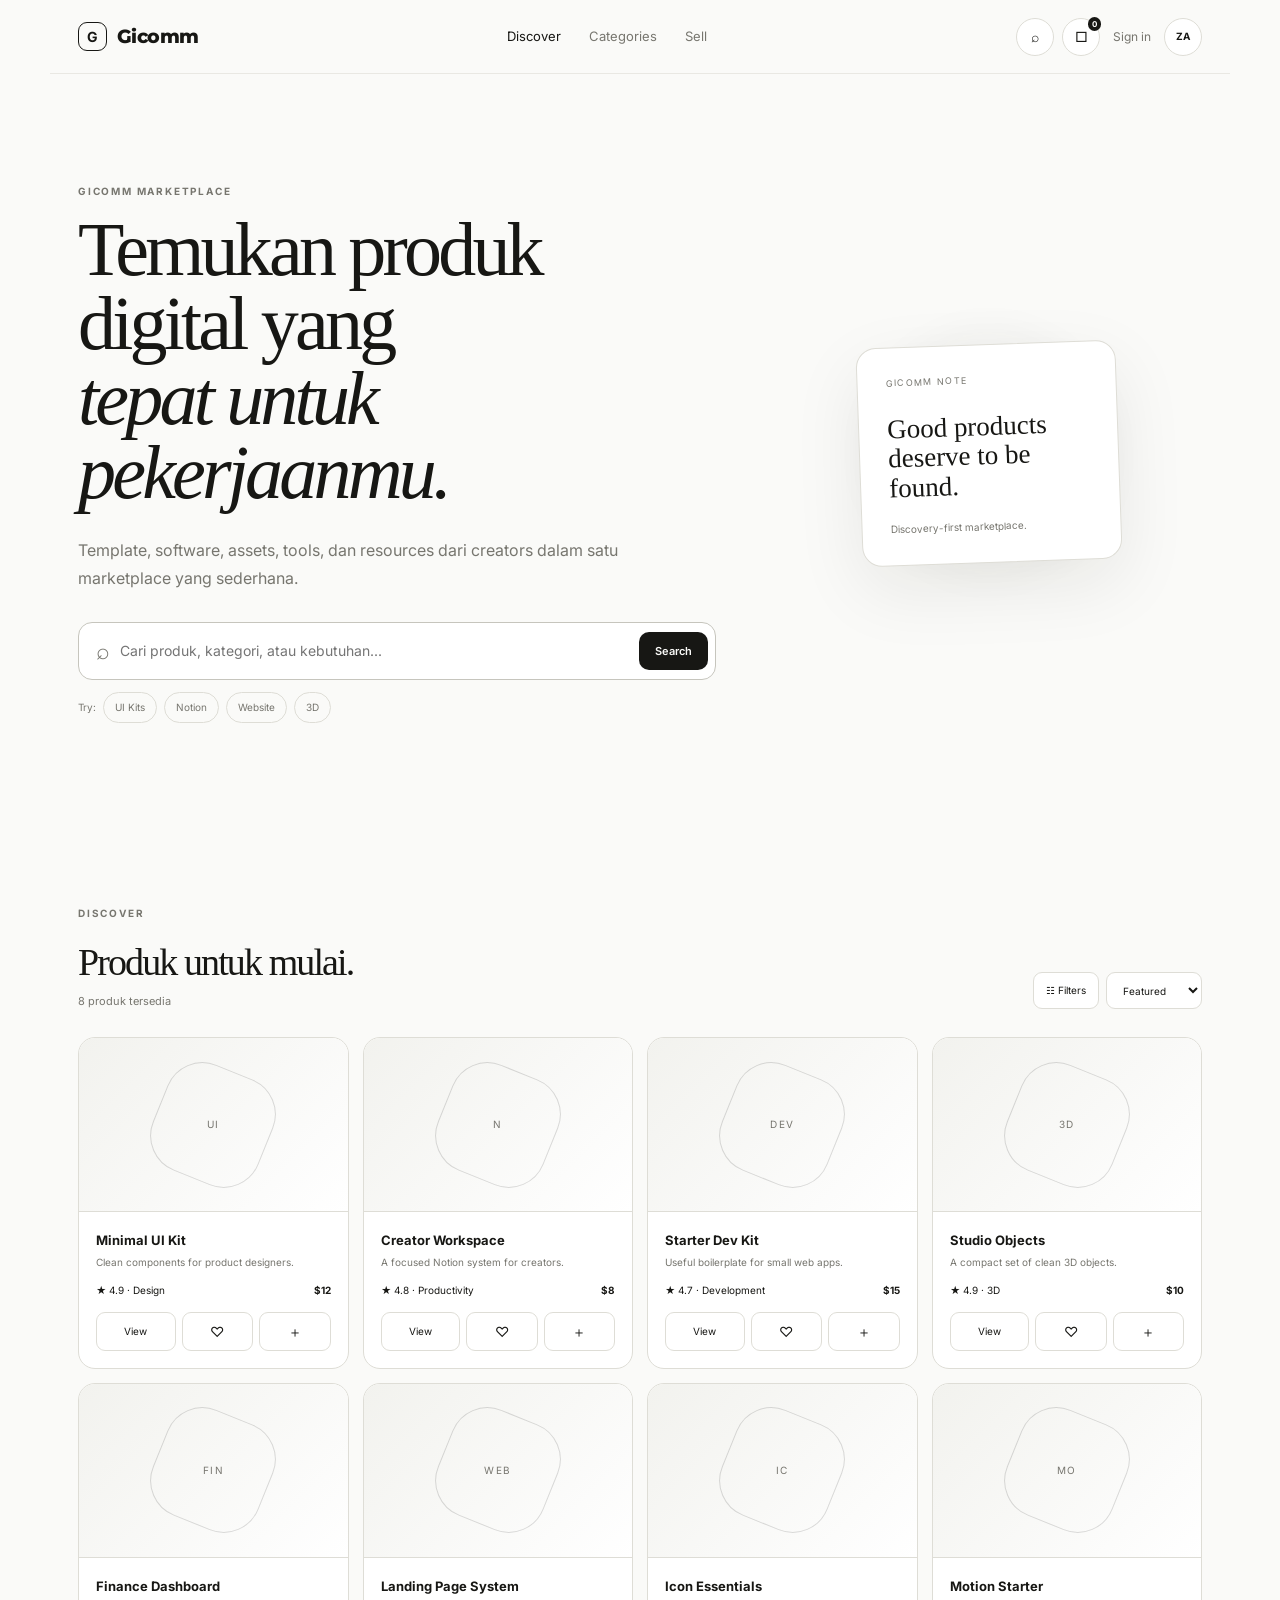
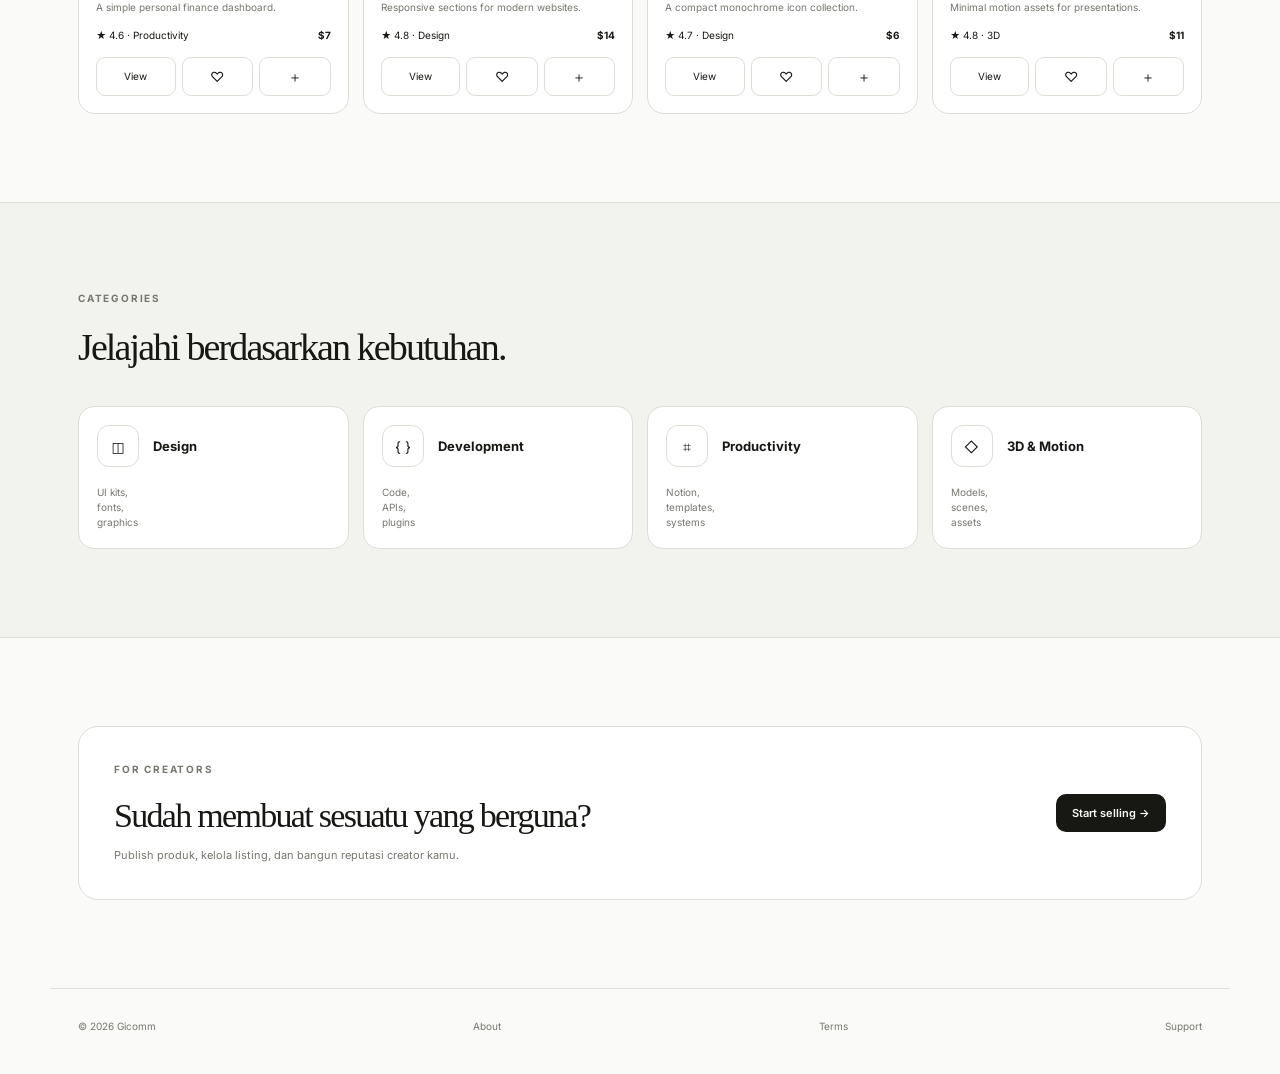
==== index.html @ e715b684 "vercel and readme upgrade" ====
<!DOCTYPE html>
<html lang="id">
 <head>
  <meta charset="utf-8"/>
  <meta content="width=device-width,initial-scale=1" name="viewport"/>
  <title>
   Gicomm &mdash; Digital Marketplace
  </title>
  <link href="https://fonts.googleapis.com" rel="preconnect"/>
  <link crossorigin="" href="https://fonts.gstatic.com" rel="preconnect"/>
  <link href="https://fonts.googleapis.com/css2?family=Inter:wght@400;500;600;700&amp;family=Montserrat:wght@700;800&amp;display=swap" rel="stylesheet"/>
  <link href="css/style.css" rel="stylesheet"/>
 </head>
 <body>
  <header class="header">
   <a class="brand" href="index.html">
    <span class="brand-mark">
     G
    </span>
    Gicomm
   </a>
   <nav>
    <a class="active" href="#discover">
     Discover
    </a>
    <a href="#categories">
     Categories
    </a>
    <a href="#sell">
     Sell
    </a>
   </nav>
   <div class="actions">
    <button class="round" id="focusSearch">
     &telrec;
    </button>
    <button type="button" class="round cart" id="openCart" aria-label="Open cart">
     &square;
     <b id="cartCount">
      0
     </b>
    </button>
    <a class="signin" href="login.html">
     Sign in
    </a>
    <a class="avatar" href="dashboard.html">
     ZA
    </a>
   </div>
  </header>
  <main>
   <section class="hero">
    <div>
     <p class="eyebrow">
      GICOMM MARKETPLACE
     </p>
     <h1>
      Temukan produk digital yang
      <br/>
      <em>
       tepat untuk pekerjaanmu.
      </em>
     </h1>
     <p class="lead">
      Template, software, assets, tools, dan resources dari creators dalam satu marketplace yang sederhana.
     </p>
     <div class="searchbox">
      <span>
       &telrec;
      </span>
      <input id="search" placeholder="Cari produk, kategori, atau kebutuhan..."/>
      <button id="searchBtn">
       Search
      </button>
     </div>
     <div class="suggestions">
      <span>
       Try:
      </span>
      <button data-search="UI">
       UI Kits
      </button>
      <button data-search="Notion">
       Notion
      </button>
      <button data-search="website">
       Website
      </button>
      <button data-search="3D">
       3D
      </button>
     </div>
    </div>
    <div class="hero-side">
     <div class="hero-note">
      <small>
       GICOMM NOTE
      </small>
      <strong>
       Good products deserve to be found.
      </strong>
      <span>
       Discovery-first marketplace.
      </span>
     </div>
    </div>
   </section>
   <section class="section" id="discover">
    <div class="head">
     <div>
      <p class="eyebrow">
       DISCOVER
      </p>
      <h2>
       Produk untuk mulai.
      </h2>
      <p class="muted" id="resultText">
       8 produk tersedia
      </p>
     </div>
     <div class="toolbar">
      <button class="secondary" id="filterToggle">
       ☷ Filters
      </button>
      <select id="sort">
       <option value="featured">
        Featured
       </option>
       <option value="rating">
        Top rated
       </option>
       <option value="low">
        Price: low
       </option>
       <option value="high">
        Price: high
       </option>
       <option value="new">
        Newest
       </option>
      </select>
     </div>
    </div>
    <div class="filters" id="filters">
     <div>
      <label>
       Category
      </label>
      <div class="chips">
       <button class="selected" data-cat="All">
        All
       </button>
       <button data-cat="Design">
        Design
       </button>
       <button data-cat="Development">
        Development
       </button>
       <button data-cat="Productivity">
        Productivity
       </button>
       <button data-cat="3D">
        3D
       </button>
      </div>
     </div>
     <div>
      <label>
       Price
      </label>
      <div class="chips">
       <button class="selected" data-price="all">
        Any
       </button>
       <button data-price="free">
        Free
       </button>
       <button data-price="10">
        Under $10
       </button>
       <button data-price="20">
        Under $20
       </button>
      </div>
     </div>
     <div>
      <label>
       Format
      </label>
      <div class="chips">
       <button class="selected" data-format="all">
        Any
       </button>
       <button data-format="Figma">
        Figma
       </button>
       <button data-format="Notion">
        Notion
       </button>
       <button data-format="Code">
        Code
       </button>
       <button data-format="Blender">
        Blender
       </button>
      </div>
     </div>
    </div>
    <div class="grid" id="grid">
    </div>
    <div class="empty" hidden="" id="empty">
     <h3>
      Tidak ada yang cocok.
     </h3>
     <p>
      Coba longgarkan filter atau gunakan pencarian lain.
     </p>
     <button class="secondary" id="reset">
      Reset filters
     </button>
    </div>
   </section>
   <section class="section band" id="categories">
    <div class="head">
     <div>
      <p class="eyebrow">
       CATEGORIES
      </p>
      <h2>
       Jelajahi berdasarkan kebutuhan.
      </h2>
     </div>
    </div>
    <div class="cat-grid">
     <button data-category="Design">
      <span>
       ◫
      </span>
      <b>
       Design
      </b>
      <small>
       UI kits, fonts, graphics
      </small>
     </button>
     <button data-category="Development">
      <span>
       { }
      </span>
      <b>
       Development
      </b>
      <small>
       Code, APIs, plugins
      </small>
     </button>
     <button data-category="Productivity">
      <span>
       ⌗
      </span>
      <b>
       Productivity
      </b>
      <small>
       Notion, templates, systems
      </small>
     </button>
     <button data-category="3D">
      <span>
       ◇
      </span>
      <b>
       3D &amp; Motion
      </b>
      <small>
       Models, scenes, assets
      </small>
     </button>
    </div>
   </section>
   <section class="section" id="sell">
    <div class="sell">
     <div>
      <p class="eyebrow">
       FOR CREATORS
      </p>
      <h2>
       Sudah membuat sesuatu yang berguna?
      </h2>
      <p class="muted">
       Publish produk, kelola listing, dan bangun reputasi creator kamu.
      </p>
     </div>
     <a class="primary" href="login.html?mode=creator">
      Start selling &rarr;
     </a>
    </div>
   </section>
  </main>
  <footer class="footer">
   <span>
    &copy; 2026 Gicomm
   </span>
   <a href="#">
    About
   </a>
   <a href="#">
    Terms
   </a>
   <a href="#">
    Support
   </a>
  </footer>
  <div class="toast" id="toast">
  </div>
  <div class="backdrop" id="backdrop">
  </div>
  <aside class="drawer" id="drawer">
   <div class="drawer-head">
    <div>
     <p class="eyebrow">
      YOUR CART
     </p>
     <h3>
      Bag
     </h3>
    </div>
    <button type="button" class="close" id="closeCart" aria-label="Close cart">
     &times;
    </button>
   </div>
   <div class="cart-items" id="cartItems">
   </div>
   <div class="cart-foot">
    <div>
     <span>
      Total
     </span>
     <strong id="total">
      $0
     </strong>
    </div>
    <button class="primary wide" id="checkout">
     Continue to checkout
    </button>
   </div>
  </aside>
  <div class="modal-wrap" id="modalWrap">
   <div class="modal" id="modal">
   </div>
  </div>
  <script src="js/pages/marketplace.js" type="module">
  </script>
 </body>
</html>
---- css/style.css ----
* {
  box-sizing:border-box;
}
html {
  scroll-behavior:smooth;
}
:root {
  --bg:#fafaf8;
  --surface:#fff;
  --band:#f2f2ee;
  --text:#171714;
  --muted:#77766f;
  --line:#deddd6;
  --strong:#c6c5bd;
  --accent:#171714;
  --max:1180px;
  --shadow:0 24px 70px rgba(20,20,16,.08);
}
body {
  margin:0;
  background:var(--bg);
  color:var(--text);
  font:14px/1.5 Inter,system-ui,sans-serif;
}
body.dark {
  --bg:#111110;
  --surface:#191918;
  --band:#222220;
  --text:#f2f2ee;
  --muted:#a9a8a1;
  --line:#363632;
  --strong:#4a4a45;
  --accent:#f2f2ee;
  --shadow:0 28px 75px rgba(0,0,0,.35);
}
a {
  text-decoration:none;
  color:inherit;
}
button,input,select {
  font:inherit;
}
button {
  cursor:pointer;
}
.header,.dash-header {
  height:74px;
  max-width:var(--max);
  margin:auto;
  padding:0 28px;
  display:flex;
  align-items:center;
  justify-content:space-between;
  position:sticky;
  top:0;
  z-index:20;
  background:color-mix(in srgb,var(--bg) 92%,transparent);
  backdrop-filter:blur(16px);
  border-bottom:1px solid color-mix(in srgb,var(--line) 60%,transparent);
}
.brand {
  display:flex;
  align-items:center;
  gap:10px;
  font:800 19px Montserrat,sans-serif;
  letter-spacing:-.03em;
}
.brand-mark {
  width:29px;
  height:29px;
  border:1.6px solid var(--text);
  border-radius:9px;
  display:grid;
  place-items:center;
  font:700 14px Inter;
}
.header nav {
  display:flex;
  gap:28px;
  color:var(--muted);
  font-size:13px;
}
.header nav a:hover,.header nav .active {
  color:var(--text);
}
.actions {
  display:flex;
  align-items:center;
  gap:8px;
}
.actions>a:first-child {
  font-size:11px;
  color:var(--muted);
  margin-right:10px;
}
.round,.avatar {
  width:38px;
  height:38px;
  border:1px solid var(--line);
  background:var(--surface);
  color:var(--text);
  border-radius:50%;
}
.avatar {
  display:grid;
  place-items:center;
  font-size:10px;
  font-weight:700;
}
.cart {
  position:relative;
}
.cart b {
  position:absolute;
  right:-2px;
  top:-2px;
  background:var(--text);
  color:var(--bg);
  font-size:8px;
  border-radius:99px;
  padding:1px 4px;
}
.signin {
  font-size:12px;
  color:var(--muted);
  margin:0 5px;
}
.hero {
  max-width:var(--max);
  margin:auto;
  min-height:640px;
  padding:110px 28px 95px;
  display:grid;
  grid-template-columns:1.2fr .8fr;
  gap:60px;
  align-items:center;
}
.eyebrow {
  margin:0 0 13px;
  color:var(--muted);
  font-size:10px;
  letter-spacing:.18em;
  font-weight:700;
}
.hero h1,.head h2,.sell h2,.auth-card h1,.dash-title h1 {
  font-family:Georgia,"Times New Roman",serif;
  font-weight:400;
  letter-spacing:-.05em;
}
.hero h1 {
  font-size:clamp(46px,6vw,76px);
  line-height:.98;
  margin:0 0 26px;
}
.hero h1 em {
  font-style:italic;
}
.lead {
  max-width:600px;
  color:var(--muted);
  font-size:16px;
  line-height:1.75;
  margin:0 0 30px;
}
.searchbox {
  height:58px;
  max-width:650px;
  display:flex;
  align-items:center;
  gap:8px;
  padding:6px 7px 6px 17px;
  background:var(--surface);
  border:1px solid var(--strong);
  border-radius:14px;
}
.searchbox>span {
  font-size:23px;
  color:var(--muted);
}
.searchbox input {
  min-width:0;
  flex:1;
  border:0;
  outline:0;
  background:none;
  color:var(--text);
  font-size:14px;
}
.searchbox button,.primary {
  border:0;
  background:var(--accent);
  color:var(--bg);
  padding:11px 16px;
  border-radius:10px;
  font-size:11px;
  font-weight:600;
}
.suggestions {
  display:flex;
  gap:7px;
  align-items:center;
  flex-wrap:wrap;
  margin-top:12px;
  color:var(--muted);
  font-size:10px;
}
.suggestions button,.chips button {
  border:1px solid var(--line);
  background:none;
  color:var(--muted);
  padding:7px 11px;
  border-radius:999px;
  font-size:10px;
}
.suggestions button:hover,.chips button.selected {
  border-color:var(--strong);
  color:var(--text);
  background:var(--surface);
}
.hero-side {
  height:360px;
  display:grid;
  place-items:center;
  position:relative;
}
.hero-side:before {
  content:"";
  position:absolute;
  width:300px;
  height:300px;
  border-radius:50%;
  background:radial-gradient(circle,color-mix(in srgb,var(--text) 10%,transparent),transparent 68%);
  filter:blur(9px);
}
.hero-note {
  position:relative;
  width:260px;
  padding:28px;
  background:var(--surface);
  border:1px solid var(--line);
  border-radius:20px;
  box-shadow:var(--shadow);
  transform:rotate(-2deg);
}
.hero-note small,.sell small {
  display:block;
  color:var(--muted);
  font-size:9px;
  letter-spacing:.15em;
  margin-bottom:25px;
}
.hero-note strong {
  font:400 27px/1.1 Georgia,serif;
  display:block;
}
.hero-note span {
  display:block;
  color:var(--muted);
  font-size:10px;
  margin-top:18px;
}
.section {
  max-width:var(--max);
  margin:auto;
  padding:88px 28px;
}
.band {
  max-width:none;
  padding-left:max(28px,calc((100vw - var(--max))/2 + 28px));
  padding-right:max(28px,calc((100vw - var(--max))/2 + 28px));
  background:var(--band);
  border-block:1px solid var(--line);
}
.head {
  display:flex;
  justify-content:space-between;
  align-items:end;
  gap:20px;
  margin-bottom:28px;
}
.head h2 {
  font-size:38px;
  margin:0 0 2px;
}
.muted {
  margin:0;
  color:var(--muted);
  font-size:11px;
}
.toolbar {
  display:flex;
  gap:7px;
}
.secondary,select {
  border:1px solid var(--line);
  background:var(--surface);
  color:var(--text);
  border-radius:9px;
  padding:10px 12px;
  font-size:10px;
}
.filters {
  display:none;
  grid-template-columns:1fr 1fr 1fr;
  gap:20px;
  border:1px solid var(--line);
  background:var(--surface);
  padding:18px;
  border-radius:14px;
  margin:-10px 0 18px;
}
.filters.open {
  display:grid;
}
.filters label {
  display:block;
  font-size:10px;
  font-weight:700;
  margin-bottom:8px;
}
.chips {
  display:flex;
  gap:6px;
  flex-wrap:wrap;
}
.grid {
  display:grid;
  grid-template-columns:repeat(4,1fr);
  gap:14px;
}
.product {
  border:1px solid var(--line);
  border-radius:17px;
  background:var(--surface);
  overflow:hidden;
  transition:.24s;
}
.product:hover {
  transform:translateY(-4px);
  border-color:var(--strong);
  box-shadow:var(--shadow);
}
.art {
  height:174px;
  display:grid;
  place-items:center;
  position:relative;
  background:linear-gradient(135deg,var(--band),var(--surface));
  border-bottom:1px solid var(--line);
}
.art:before {
  content:"";
  width:112px;
  height:112px;
  border:1px solid color-mix(in srgb,var(--text) 15%,transparent);
  border-radius:33%;
  transform:rotate(22deg);
}
.art span {
  position:absolute;
  font-size:10px;
  color:var(--muted);
  letter-spacing:.15em;
}
.info {
  padding:17px;
}
.info>b {
  font-size:13px;
}
.info p {
  font-size:10px;
  color:var(--muted);
  margin:4px 0 13px;
}
.meta {
  display:flex;
  justify-content:space-between;
  font-size:10px;
}
.product-actions {
  display:flex;
  gap:6px;
  margin-top:14px;
}
.product-actions>* {
  flex:1;
}
.icon {
  border:1px solid var(--line);
  background:none;
  color:var(--text);
  border-radius:9px;
  padding:8px;
}
.icon.saved {
  background:var(--band);
}
.empty {
  text-align:center;
  padding:60px 20px;
  border:1px dashed var(--line);
  border-radius:16px;
}
.empty h3 {
  font:400 24px Georgia,serif;
  margin:0 0 6px;
}
.cat-grid {
  display:grid;
  grid-template-columns:repeat(4,1fr);
  gap:14px;
}
.cat-grid button {
  display:grid;
  grid-template-columns:42px 1fr;
  gap:14px;
  align-items:center;
  text-align:left;
  padding:18px;
  background:var(--surface);
  border:1px solid var(--line);
  border-radius:16px;
  color:var(--text);
}
.cat-grid button:hover {
  border-color:var(--strong);
}
.cat-grid span {
  width:42px;
  height:42px;
  border:1px solid var(--line);
  border-radius:12px;
  display:grid;
  place-items:center;
}
.cat-grid b {
  font-size:13px;
}
.cat-grid small {
  display:block;
  color:var(--muted);
  font-size:10px;
  margin-top:4px;
}
.sell {
  padding:35px;
  border:1px solid var(--line);
  border-radius:20px;
  background:var(--surface);
  display:flex;
  justify-content:space-between;
  align-items:center;
  gap:30px;
}
.sell h2 {
  font-size:34px;
  margin:0 0 6px;
}
.footer {
  max-width:var(--max);
  margin:auto;
  padding:30px 28px 40px;
  border-top:1px solid var(--line);
  display:flex;
  justify-content:space-between;
  color:var(--muted);
  font-size:10px;
}
.toast {
  position:fixed;
  left:50%;
  bottom:24px;
  transform:translate(-50%,15px);
  opacity:0;
  pointer-events:none;
  background:var(--text);
  color:var(--bg);
  padding:11px 15px;
  border-radius:10px;
  font-size:11px;
  transition:.25s;
  z-index:50;
}
.toast.show {
  opacity:1;
  transform:translate(-50%,0);
}
.backdrop {
  position:fixed;
  inset:0;
  background:rgba(0,0,0,.3);
  opacity:0;
  pointer-events:none;
  z-index:40;
  transition:.25s;
}
.backdrop.on {
  opacity:1;
  pointer-events:auto;
}
.drawer {
  position:fixed;
  right:0;
  top:0;
  height:100vh;
  width:min(390px,100vw);
  background:var(--surface);
  border-left:1px solid var(--line);
  z-index:41;
  transform:translateX(100%);
  transition:.3s;
  display:flex;
  flex-direction:column;
}
.drawer.on {
  transform:none;
}
.drawer-head {
  padding:24px;
  border-bottom:1px solid var(--line);
  display:flex;
  justify-content:space-between;
}
.drawer h3 {
  font:400 28px Georgia,serif;
  margin:0;
}
.close {
  border:0;
  background:none;
  color:var(--muted);
  font-size:24px;
}
.cart-items {
  flex:1;
  overflow:auto;
  padding:12px 24px;
}
.cart-item {
  display:grid;
  grid-template-columns:48px 1fr auto;
  gap:10px;
  align-items:center;
  padding:15px 0;
  border-bottom:1px solid var(--line);
}
.thumb {
  width:48px;
  height:48px;
  border:1px solid var(--line);
  border-radius:10px;
  display:grid;
  place-items:center;
  font-size:9px;
  color:var(--muted);
}
.cart-item b {
  font-size:11px;
}
.cart-item small {
  display:block;
  color:var(--muted);
  font-size:9px;
}
.cart-item button {
  border:0;
  background:none;
  color:var(--muted);
  font-size:9px;
}
.cart-foot {
  padding:20px 24px;
  border-top:1px solid var(--line);
}
.cart-foot>div {
  display:flex;
  justify-content:space-between;
  margin-bottom:14px;
}
.wide {
  width:100%;
  text-align:center;
}
.modal-wrap {
  position:fixed;
  inset:0;
  background:rgba(0,0,0,.34);
  display:none;
  place-items:center;
  z-index:45;
  padding:20px;
  backdrop-filter:blur(6px);
}
.modal-wrap.on {
  display:grid;
}
.modal {
  width:min(680px,100%);
  background:var(--surface);
  border:1px solid var(--line);
  border-radius:18px;
  box-shadow:var(--shadow);
  padding:25px;
  display:grid;
  grid-template-columns:1fr 1.1fr;
  gap:25px;
  position:relative;
}
.modal-art {
  min-height:280px;
  display:grid;
  place-items:center;
  background:var(--band);
  border:1px solid var(--line);
  border-radius:14px;
  color:var(--muted);
  font-size:11px;
}
.modal h3 {
  font:400 32px Georgia,serif;
  margin:0;
}
.modal .creator {
  font-size:10px;
  color:var(--muted);
}
.modal .price {
  font-size:22px;
  font-weight:700;
  margin:18px 0;
}
.modal .features {
  border-block:1px solid var(--line);
  padding:14px 0;
  margin:15px 0;
  font-size:10px;
  color:var(--muted);
}
.modal-close {
  position:absolute;
  right:13px;
  top:9px;
  border:0;
  background:none;
  color:var(--muted);
  font-size:23px;
}
.auth {
  min-height:100vh;
  display:grid;
  place-items:center;
}
.auth-shell {
  width:min(440px,100%);
  padding:25px;
}
.auth-shell>.brand {
  margin-bottom:28px;
}
.auth-card {
  background:var(--surface);
  border:1px solid var(--line);
  border-radius:20px;
  padding:27px;
  box-shadow:var(--shadow);
}
.auth-card h1 {
  font-size:37px;
  margin:0 0 6px;
}
.auth-card label {
  display:block;
  font-size:10px;
  font-weight:600;
  margin-top:16px;
}
.auth-card input {
  width:100%;
  margin-top:6px;
  padding:12px;
  border:1px solid var(--line);
  border-radius:10px;
  background:var(--bg);
  color:var(--text);
  outline:0;
}
.auth-row {
  display:flex;
  justify-content:space-between;
  color:var(--muted);
  font-size:10px;
  margin:14px 0;
}
.auth-row a {
  color:var(--muted);
}
.or {
  text-align:center;
  color:var(--muted);
  font-size:9px;
  margin:18px 0;
}
.social {
  display:grid;
  grid-template-columns:1fr 1fr;
  gap:8px;
}
.auth-bottom {
  text-align:center;
  color:var(--muted);
  font-size:10px;
}
.auth-note {
  text-align:center;
  color:var(--muted);
  font-size:9px;
}
.dash-page {
  max-width:var(--max);
  margin:auto;
  padding:70px 28px 90px;
}
.dash-title {
  display:flex;
  justify-content:space-between;
  align-items:end;
  gap:20px;
  margin-bottom:30px;
}
.dash-title h1 {
  font-size:47px;
  margin:0 0 7px;
}
.dash-content {
  min-width:0;
}
.dash-layout {
  display:grid;
  grid-template-columns:210px 1fr;
  gap:18px;
}
.dash-nav {
  display:flex;
  flex-direction:column;
  gap:4px;
  padding:8px;
}
.dash-nav button {
  border:0;
  background:none;
  color:var(--muted);
  border-radius:9px;
  padding:11px;
  text-align:left;
  font-size:11px;
}
.dash-nav button:hover,.dash-nav .active {
  background:var(--band);
  color:var(--text);
}
.dash-nav button:last-child {
  margin-top:16px;
}
.stats {
  display:grid;
  grid-template-columns:repeat(4,1fr);
  gap:10px;
  margin-bottom:14px;
}
.stats>div {
  padding:17px;
  border:1px solid var(--line);
  border-radius:14px;
  background:var(--surface);
}
.stats small,.stats span {
  display:block;
  color:var(--muted);
  font-size:9px;
}
.stats strong {
  display:block;
  font-size:24px;
  margin-top:6px;
}
.dash-cols {
  display:grid;
  grid-template-columns:1.4fr .8fr;
  gap:14px;
}
.panel {
  padding:20px;
  border:1px solid var(--line);
  border-radius:16px;
  background:var(--surface);
  margin-bottom:14px;
}
.panel-head {
  display:flex;
  justify-content:space-between;
  gap:15px;
}
.panel-head h3 {
  margin:0;
  font-size:13px;
}
.activities>div {
  display:grid;
  grid-template-columns:8px 1fr auto;
  gap:10px;
  align-items:center;
  padding:14px 0;
  border-bottom:1px solid var(--line);
}
.activities>div:last-child {
  border-bottom:0;
}
.activities i {
  width:7px;
  height:7px;
  border-radius:50%;
  background:var(--text);
}
.activities b {
  font-size:11px;
}
.activities span {
  font-size:10px;
  color:var(--muted);
  margin-left:7px;
}
.activities time {
  font-size:9px;
  color:var(--muted);
}
.profile {
  display:flex;
  align-items:center;
  gap:10px;
  margin:19px 0 24px;
}
.big-avatar {
  width:45px;
  height:45px;
  border-radius:13px;
  background:var(--text);
  color:var(--bg);
  display:grid;
  place-items:center;
  font-size:11px;
  font-weight:700;
}
.profile b {
  display:block;
  font-size:12px;
}
.profile small {
  display:block;
  color:var(--muted);
  font-size:10px;
}
.progress>div:first-child {
  display:flex;
  justify-content:space-between;
  color:var(--muted);
  font-size:10px;
}
.line {
  height:6px;
  background:var(--band);
  border-radius:99px;
  overflow:hidden;
  margin:8px 0 18px;
}
.line i {
  display:block;
  width:94%;
  height:100%;
  background:var(--text);
}
.mini-grid {
  display:grid;
  grid-template-columns:repeat(3,1fr);
  gap:10px;
  margin-top:12px;
}
.mini-grid article {
  padding:15px;
  border:1px solid var(--line);
  border-radius:13px;
}
.mini-grid span {
  width:34px;
  height:34px;
  border:1px solid var(--line);
  display:grid;
  place-items:center;
  border-radius:10px;
  color:var(--muted);
  font-size:9px;
  margin-bottom:12px;
}
.mini-grid b {
  display:block;
  font-size:11px;
}
.mini-grid small {
  font-size:9px;
  color:var(--muted);
}
@media(max-width:900px) {
  .header nav {
    display:none;
  }
  .hero {
    grid-template-columns:1fr;
    padding-top:75px;
  }
  .hero-side {
    height:270px;
  }
  .grid {
    grid-template-columns:repeat(2,1fr);
  }
  .cat-grid {
    grid-template-columns:repeat(2,1fr);
  }
  .filters {
    grid-template-columns:1fr;
  }
  .dash-layout {
    grid-template-columns:1fr;
  }
  .dash-nav {
    display:grid;
    grid-template-columns:repeat(4,1fr);
  }
  .dash-nav button {
    text-align:center;
  }
  .dash-cols {
    grid-template-columns:1fr;
  }
  .stats {
    grid-template-columns:repeat(2,1fr);
  }
}
@media(max-width:620px) {
  .header,.dash-header {
    padding:0 17px;
  }
  .header nav,.signin {
    display:none;
  }
  .hero,.section {
    padding-left:17px;
    padding-right:17px;
  }
  .hero {
    padding-top:60px;
  }
  .hero h1 {
    font-size:44px;
  }
  .lead {
    font-size:14px;
  }
  .head {
    align-items:start;
  }
  .head h2 {
    font-size:30px;
  }
  .toolbar {
    flex-direction:column;
  }
  .grid,.cat-grid {
    grid-template-columns:1fr;
  }
  .sell {
    flex-direction:column;
    align-items:flex-start;
  }
  .sell h2 {
    font-size:29px;
  }
  .footer {
    margin-inline:17px;
    padding-inline:0;
    flex-wrap:wrap;
  }
  .modal {
    grid-template-columns:1fr;
  }
  .modal-art {
    min-height:180px;
  }
  .auth-shell {
    padding:18px;
  }
  .auth-card {
    padding:21px;
  }
  .auth-card h1 {
    font-size:33px;
  }
  .social {
    grid-template-columns:1fr;
  }
  .dash-page {
    padding:55px 17px;
  }
  .dash-title {
    flex-direction:column;
    align-items:flex-start;
  }
  .dash-title h1 {
    font-size:40px;
  }
  .dash-nav {
    grid-template-columns:repeat(3,1fr);
  }
  .mini-grid {
    grid-template-columns:1fr;
  }
  .dash-right>a {
    display:none;
  }
}
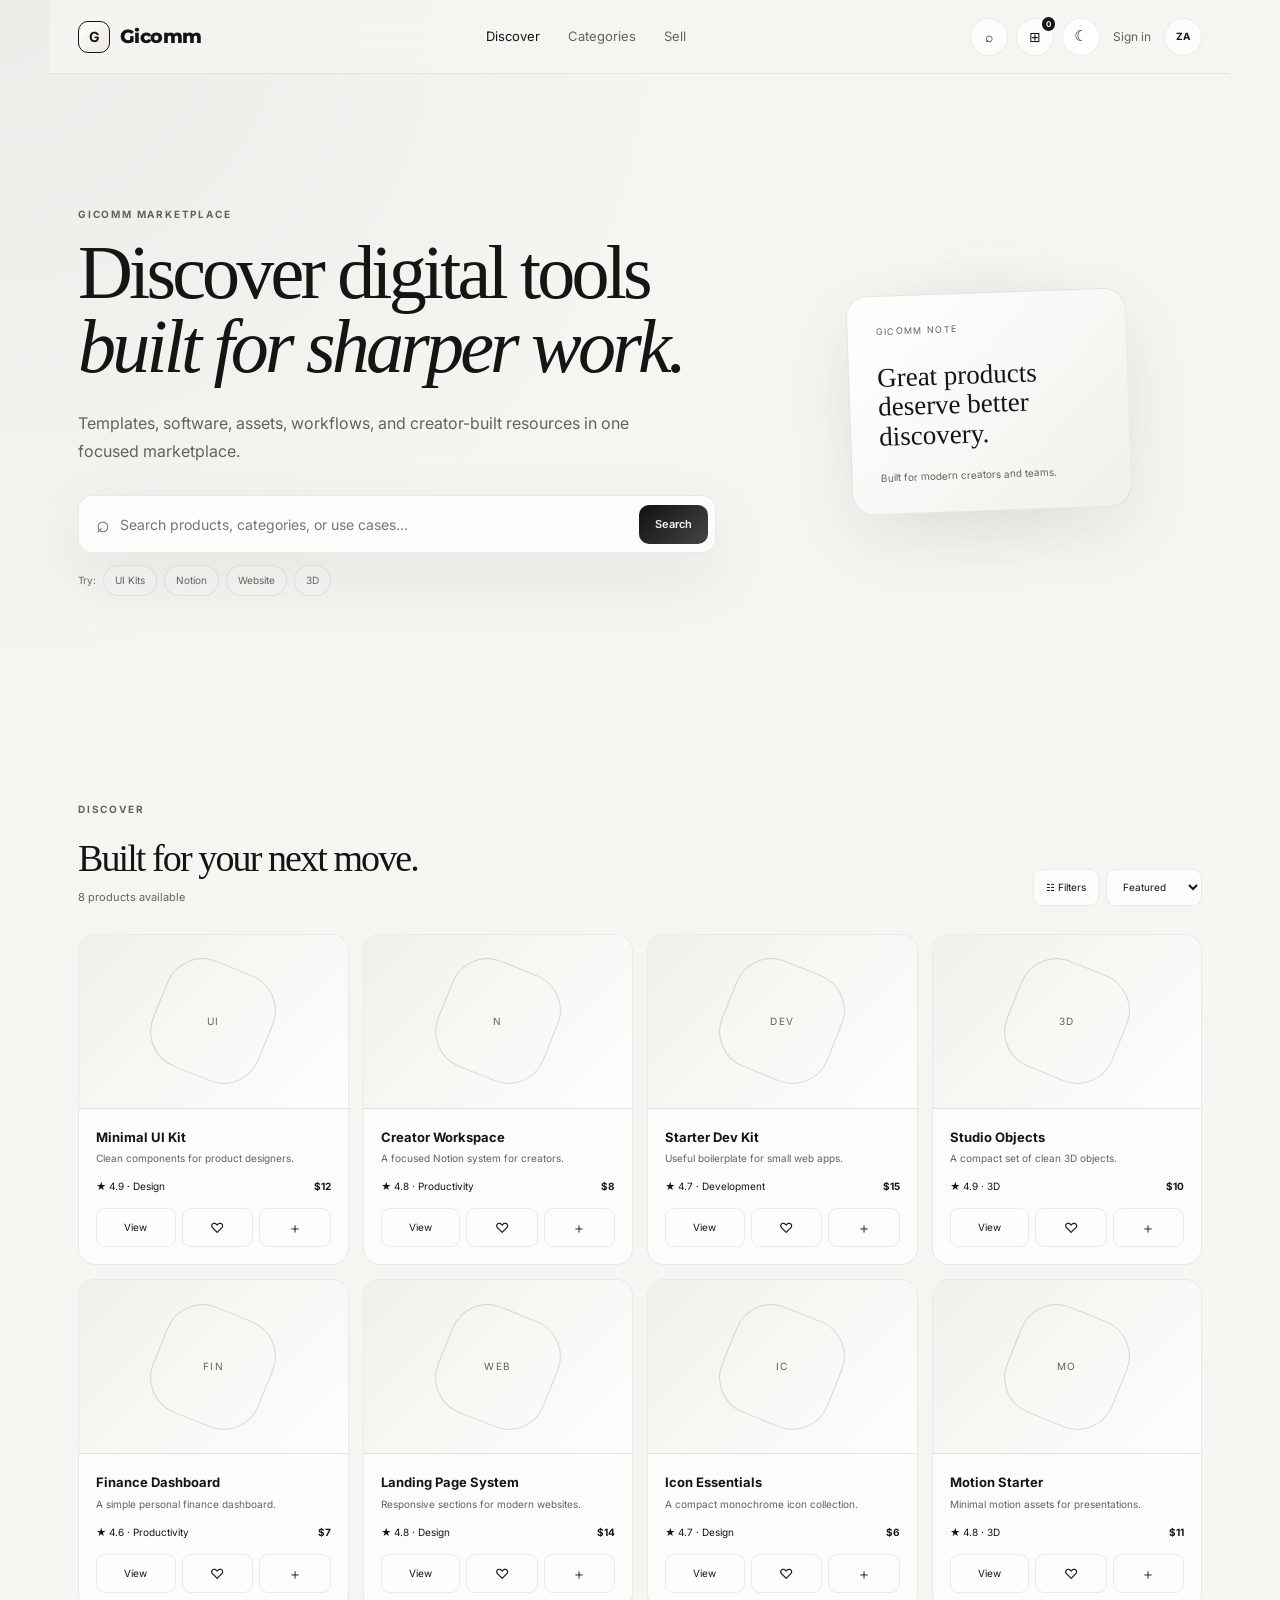
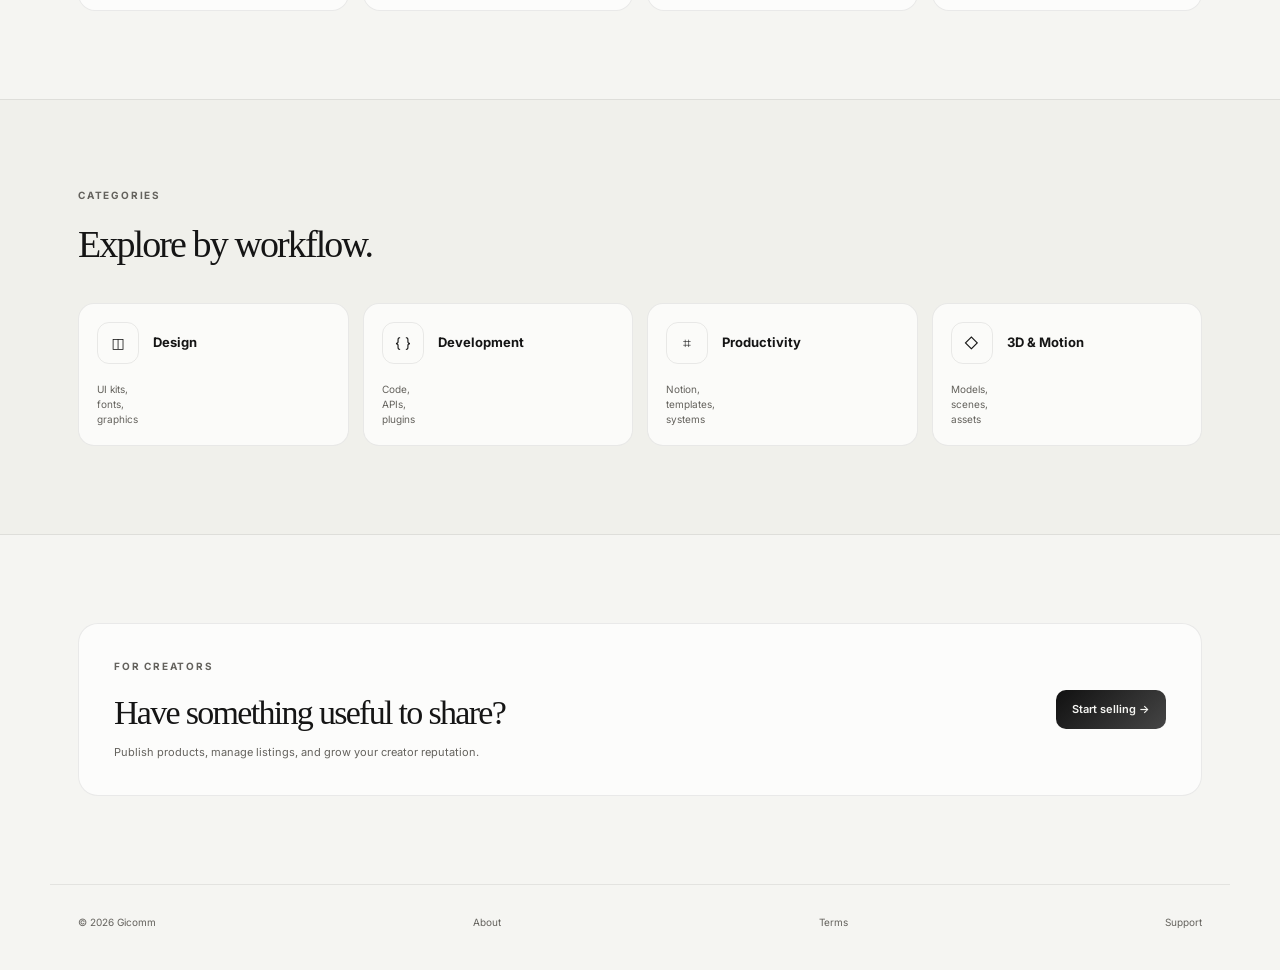
==== commit c393a9a8: "upgrade" ====
--- a/index.html
+++ b/index.html
@@ -1,5 +1,5 @@
 <!DOCTYPE html>
-<html lang="id">
+<html lang="en">
  <head>
   <meta charset="utf-8"/>
   <meta content="width=device-width,initial-scale=1" name="viewport"/>
@@ -31,14 +31,17 @@
     </a>
    </nav>
    <div class="actions">
-    <button class="round" id="focusSearch">
-     &telrec;
+    <button class="round" id="focusSearch" aria-label="Focus search">
+     ⌕
     </button>
     <button type="button" class="round cart" id="openCart" aria-label="Open cart">
-     &square;
+     ⊞
      <b id="cartCount">
       0
      </b>
+    </button>
+    <button class="round theme-toggle" data-theme-toggle="true" aria-label="Switch to dark mode" type="button">
+     ☾
     </button>
     <a class="signin" href="login.html">
      Sign in
@@ -55,20 +58,20 @@
       GICOMM MARKETPLACE
      </p>
      <h1>
-      Temukan produk digital yang
+      Discover digital tools
       <br/>
       <em>
-       tepat untuk pekerjaanmu.
+       built for sharper work.
       </em>
      </h1>
      <p class="lead">
-      Template, software, assets, tools, dan resources dari creators dalam satu marketplace yang sederhana.
+      Templates, software, assets, workflows, and creator-built resources in one focused marketplace.
      </p>
      <div class="searchbox">
       <span>
-       &telrec;
-      </span>
-      <input id="search" placeholder="Cari produk, kategori, atau kebutuhan..."/>
+       ⌕
+      </span>
+      <input id="search" placeholder="Search products, categories, or use cases..."/>
       <button id="searchBtn">
        Search
       </button>
@@ -97,10 +100,10 @@
        GICOMM NOTE
       </small>
       <strong>
-       Good products deserve to be found.
+       Great products deserve better discovery.
       </strong>
       <span>
-       Discovery-first marketplace.
+       Built for modern creators and teams.
       </span>
      </div>
     </div>
@@ -112,10 +115,10 @@
        DISCOVER
       </p>
       <h2>
-       Produk untuk mulai.
+       Built for your next move.
       </h2>
       <p class="muted" id="resultText">
-       8 produk tersedia
+       8 products available
       </p>
      </div>
      <div class="toolbar">
@@ -210,10 +213,10 @@
     </div>
     <div class="empty" hidden="" id="empty">
      <h3>
-      Tidak ada yang cocok.
+      Nothing matches yet.
      </h3>
      <p>
-      Coba longgarkan filter atau gunakan pencarian lain.
+      Try a broader search or loosen the filters.
      </p>
      <button class="secondary" id="reset">
       Reset filters
@@ -227,7 +230,7 @@
        CATEGORIES
       </p>
       <h2>
-       Jelajahi berdasarkan kebutuhan.
+       Explore by workflow.
       </h2>
      </div>
     </div>
@@ -285,10 +288,10 @@
        FOR CREATORS
       </p>
       <h2>
-       Sudah membuat sesuatu yang berguna?
+       Have something useful to share?
       </h2>
       <p class="muted">
-       Publish produk, kelola listing, dan bangun reputasi creator kamu.
+       Publish products, manage listings, and grow your creator reputation.
       </p>
      </div>
      <a class="primary" href="login.html?mode=creator">
--- a/css/style.css
+++ b/css/style.css
@@ -5,33 +5,41 @@
   scroll-behavior:smooth;
 }
 :root {
-  --bg:#fafaf8;
-  --surface:#fff;
-  --band:#f2f2ee;
-  --text:#171714;
-  --muted:#77766f;
-  --line:#deddd6;
-  --strong:#c6c5bd;
-  --accent:#171714;
+  --bg:#f5f5f2;
+  --surface:rgba(255,255,255,.7);
+  --surface-solid:#fff;
+  --band:#f0f0eb;
+  --text:#151515;
+  --muted:#64625d;
+  --line:rgba(21,21,21,.08);
+  --strong:#c7c5be;
+  --accent:#111111;
+  --accent-soft:#ece8df;
+  --primary:linear-gradient(135deg,#111111 0%,#454545 100%);
   --max:1180px;
   --shadow:0 24px 70px rgba(20,20,16,.08);
 }
 body {
   margin:0;
-  background:var(--bg);
+  background:
+    radial-gradient(circle at top left, rgba(0,0,0,.04), transparent 24%),
+    var(--bg);
   color:var(--text);
   font:14px/1.5 Inter,system-ui,sans-serif;
 }
 body.dark {
-  --bg:#111110;
-  --surface:#191918;
-  --band:#222220;
-  --text:#f2f2ee;
-  --muted:#a9a8a1;
-  --line:#363632;
-  --strong:#4a4a45;
-  --accent:#f2f2ee;
-  --shadow:0 28px 75px rgba(0,0,0,.35);
+  --bg:#0e0e0d;
+  --surface:rgba(24,24,23,.7);
+  --surface-solid:#181817;
+  --band:#121211;
+  --text:#f3f1eb;
+  --muted:#b0afa7;
+  --line:rgba(255,255,255,.08);
+  --strong:#4d4d49;
+  --accent:#f3f1eb;
+  --accent-soft:#1d1d1a;
+  --primary:linear-gradient(135deg,#f3f1eb 0%,#d7d2c6 100%);
+  --shadow:0 28px 75px rgba(0,0,0,.45);
 }
 a {
   text-decoration:none;
@@ -54,9 +62,9 @@
   position:sticky;
   top:0;
   z-index:20;
-  background:color-mix(in srgb,var(--bg) 92%,transparent);
-  backdrop-filter:blur(16px);
-  border-bottom:1px solid color-mix(in srgb,var(--line) 60%,transparent);
+  background:color-mix(in srgb,var(--bg) 80%,transparent);
+  backdrop-filter:blur(18px);
+  border-bottom:1px solid var(--line);
 }
 .brand {
   display:flex;
@@ -66,13 +74,15 @@
   letter-spacing:-.03em;
 }
 .brand-mark {
-  width:29px;
-  height:29px;
-  border:1.6px solid var(--text);
-  border-radius:9px;
-  display:grid;
-  place-items:center;
-  font:700 14px Inter;
+  width:32px;
+  height:32px;
+  border:1.3px solid var(--text);
+  border-radius:10px;
+  display:grid;
+  place-items:center;
+  font:700 14px Inter, sans-serif;
+  background:linear-gradient(135deg,var(--surface-solid),var(--accent-soft));
+  box-shadow:inset 0 1px 0 rgba(255,255,255,.35);
 }
 .header nav {
   display:flex;
@@ -100,6 +110,12 @@
   background:var(--surface);
   color:var(--text);
   border-radius:50%;
+}
+.theme-toggle {
+  display:grid;
+  place-items:center;
+  font-size:15px;
+  background:var(--surface-solid);
 }
 .avatar {
   display:grid;
@@ -170,8 +186,9 @@
   gap:8px;
   padding:6px 7px 6px 17px;
   background:var(--surface);
-  border:1px solid var(--strong);
+  border:1px solid var(--line);
   border-radius:14px;
+  box-shadow:var(--shadow);
 }
 .searchbox>span {
   font-size:23px;
@@ -188,7 +205,7 @@
 }
 .searchbox button,.primary {
   border:0;
-  background:var(--accent);
+  background:var(--primary);
   color:var(--bg);
   padding:11px 16px;
   border-radius:10px;
@@ -206,7 +223,7 @@
 }
 .suggestions button,.chips button {
   border:1px solid var(--line);
-  background:none;
+  background:rgba(255,255,255,.15);
   color:var(--muted);
   padding:7px 11px;
   border-radius:999px;
@@ -226,19 +243,19 @@
 .hero-side:before {
   content:"";
   position:absolute;
-  width:300px;
-  height:300px;
+  width:340px;
+  height:340px;
   border-radius:50%;
-  background:radial-gradient(circle,color-mix(in srgb,var(--text) 10%,transparent),transparent 68%);
-  filter:blur(9px);
+  background:radial-gradient(circle, rgba(125,125,125,.15), transparent 65%);
+  filter:blur(12px);
 }
 .hero-note {
   position:relative;
-  width:260px;
+  width:280px;
   padding:28px;
-  background:var(--surface);
-  border:1px solid var(--line);
-  border-radius:20px;
+  background:linear-gradient(135deg,var(--surface-solid),var(--band));
+  border:1px solid var(--line);
+  border-radius:22px;
   box-shadow:var(--shadow);
   transform:rotate(-2deg);
 }
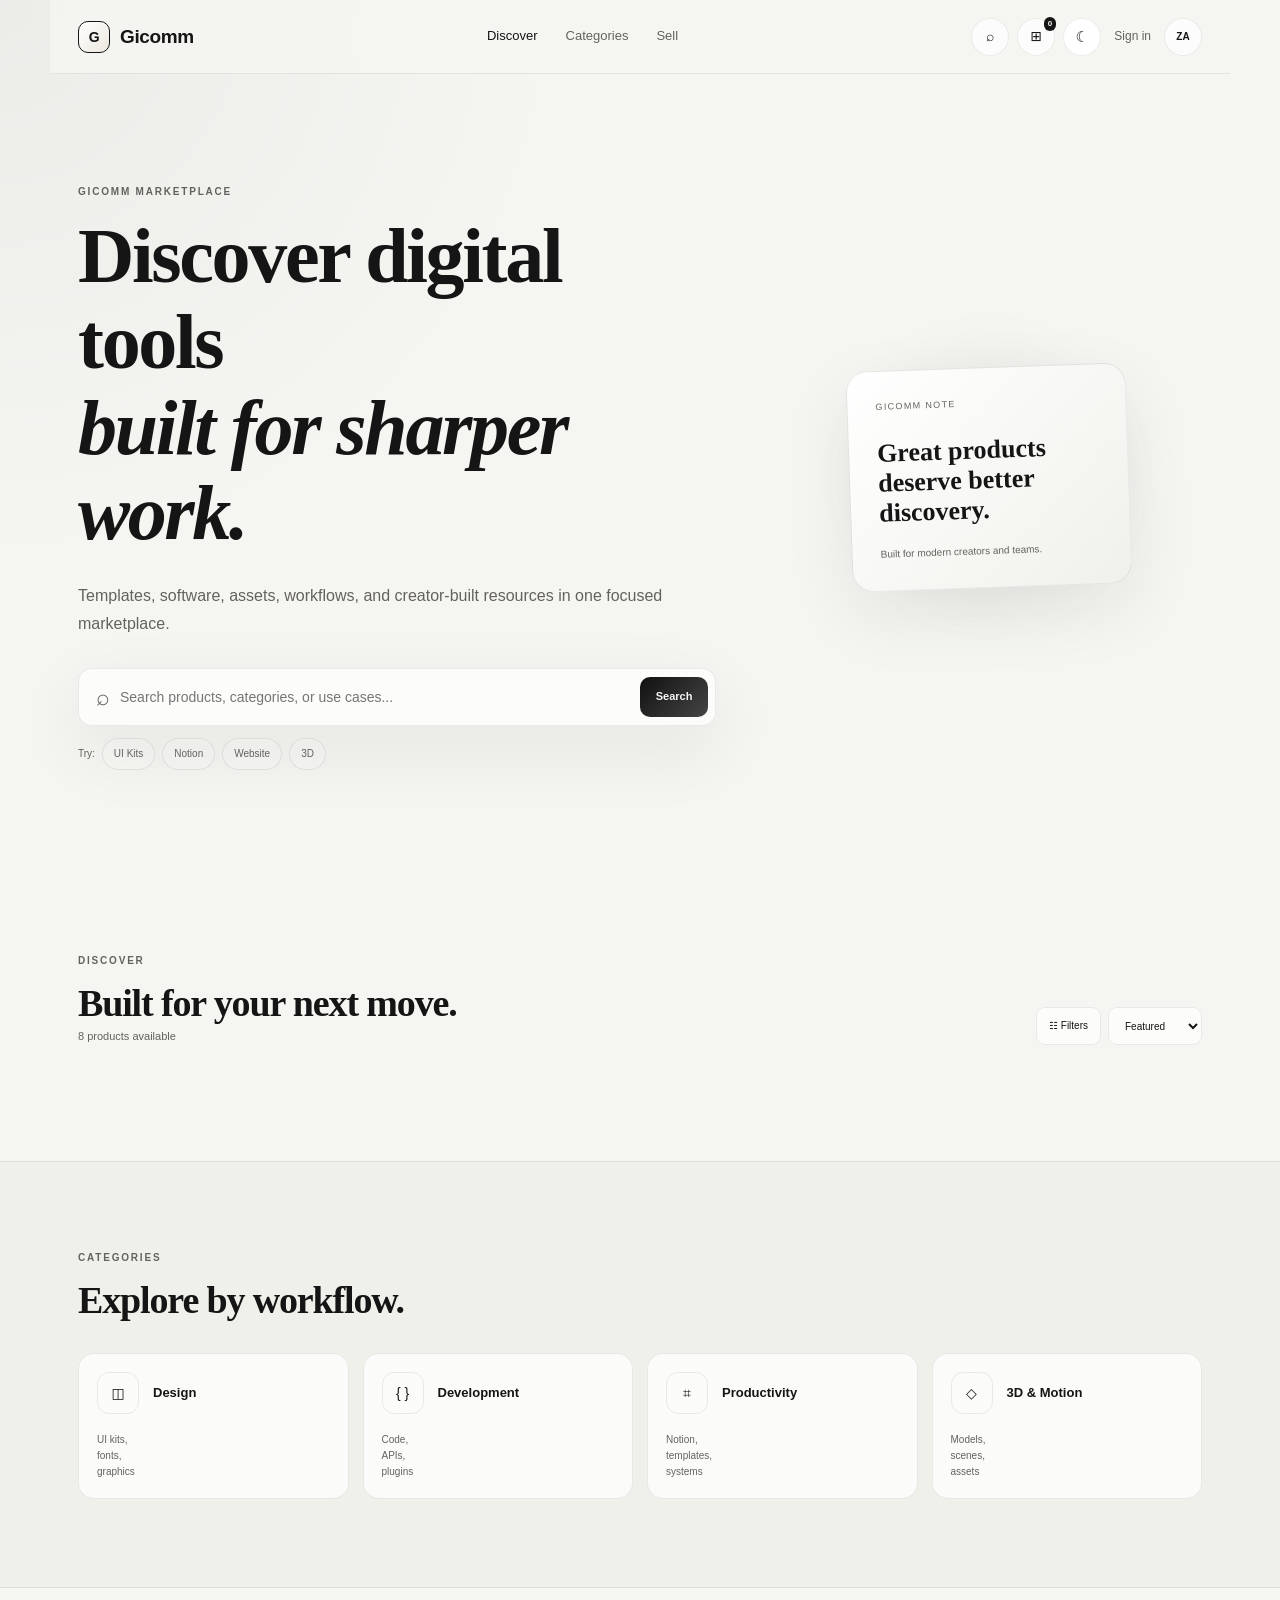
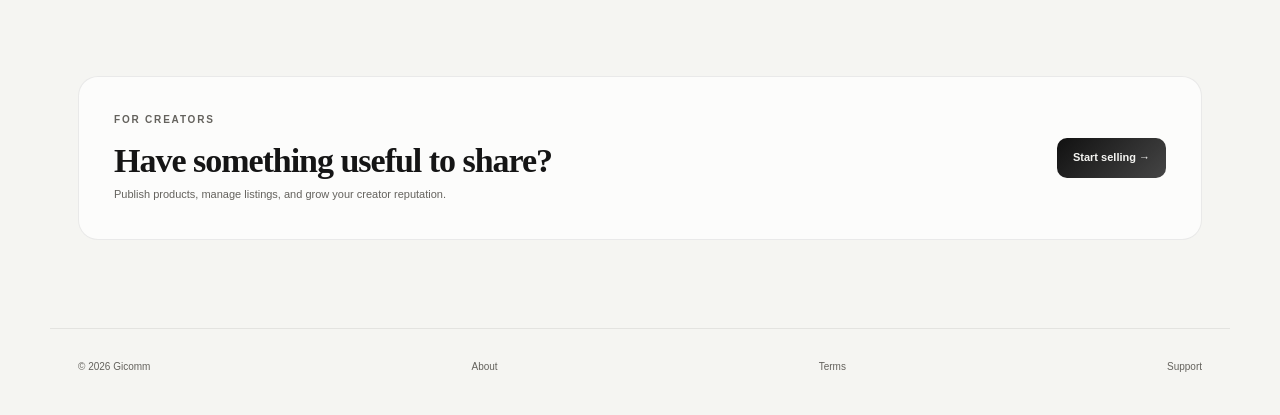
==== commit e45ba3de: "feat: complete production-ready redesign v1.1 - Implement Times New Roman + Helvetica font system - " ====
--- a/index.html
+++ b/index.html
@@ -3,12 +3,14 @@
  <head>
   <meta charset="utf-8"/>
   <meta content="width=device-width,initial-scale=1" name="viewport"/>
+  <meta name="description" content="Gicomm - Digital marketplace for creators and teams. Discover, buy, and sell digital products easily."/>
+  <meta name="theme-color" content="#f5f5f2"/>
   <title>
    Gicomm &mdash; Digital Marketplace
   </title>
   <link href="https://fonts.googleapis.com" rel="preconnect"/>
   <link crossorigin="" href="https://fonts.gstatic.com" rel="preconnect"/>
-  <link href="https://fonts.googleapis.com/css2?family=Inter:wght@400;500;600;700&amp;family=Montserrat:wght@700;800&amp;display=swap" rel="stylesheet"/>
+  <link href="https://fonts.googleapis.com/css2?family=Lora:wght@400;600;700&display=swap" rel="stylesheet"/>
   <link href="css/style.css" rel="stylesheet"/>
  </head>
  <body>
--- a/css/style.css
+++ b/css/style.css
@@ -25,7 +25,8 @@
     radial-gradient(circle at top left, rgba(0,0,0,.04), transparent 24%),
     var(--bg);
   color:var(--text);
-  font:14px/1.5 Inter,system-ui,sans-serif;
+  font:14px/1.6 Helvetica,"Helvetica Neue",system-ui,sans-serif;
+  -webkit-font-smoothing:antialiased;
 }
 body.dark {
   --bg:#0e0e0d;
@@ -70,8 +71,9 @@
   display:flex;
   align-items:center;
   gap:10px;
-  font:800 19px Montserrat,sans-serif;
-  letter-spacing:-.03em;
+  font:800 19px 'Helvetica Neue',Helvetica,sans-serif;
+  letter-spacing:-.02em;
+  font-weight:900;
 }
 .brand-mark {
   width:32px;
@@ -80,9 +82,10 @@
   border-radius:10px;
   display:grid;
   place-items:center;
-  font:700 14px Inter, sans-serif;
+  font:900 14px Helvetica,sans-serif;
   background:linear-gradient(135deg,var(--surface-solid),var(--accent-soft));
   box-shadow:inset 0 1px 0 rgba(255,255,255,.35);
+  letter-spacing:-.5px;
 }
 .header nav {
   display:flex;
@@ -159,17 +162,19 @@
   font-weight:700;
 }
 .hero h1,.head h2,.sell h2,.auth-card h1,.dash-title h1 {
-  font-family:Georgia,"Times New Roman",serif;
-  font-weight:400;
-  letter-spacing:-.05em;
+  font-family:"Times New Roman",Times,serif;
+  font-weight:700;
+  letter-spacing:-.03em;
+  line-height:1.15;
 }
 .hero h1 {
-  font-size:clamp(46px,6vw,76px);
-  line-height:.98;
+  font-size:clamp(48px,7vw,78px);
+  line-height:1.1;
   margin:0 0 26px;
 }
 .hero h1 em {
   font-style:italic;
+  font-weight:700;
 }
 .lead {
   max-width:600px;
@@ -267,7 +272,7 @@
   margin-bottom:25px;
 }
 .hero-note strong {
-  font:400 27px/1.1 Georgia,serif;
+  font:700 26px/1.15 "Times New Roman",Times,serif;
   display:block;
 }
 .hero-note span {
@@ -420,7 +425,7 @@
   border-radius:16px;
 }
 .empty h3 {
-  font:400 24px Georgia,serif;
+  font:700 24px "Times New Roman",Times,serif;
   margin:0 0 6px;
 }
 .cat-grid {
@@ -540,7 +545,7 @@
   justify-content:space-between;
 }
 .drawer h3 {
-  font:400 28px Georgia,serif;
+  font:700 28px "Times New Roman",Times,serif;
   margin:0;
 }
 .close {
@@ -635,7 +640,7 @@
   font-size:11px;
 }
 .modal h3 {
-  font:400 32px Georgia,serif;
+  font:700 32px "Times New Roman",Times,serif;
   margin:0;
 }
 .modal .creator {
@@ -734,34 +739,40 @@
   font-size:9px;
 }
 .dash-page {
-  max-width:var(--max);
+  max-width:1500px;
   margin:auto;
-  padding:70px 28px 90px;
+  padding:70px 32px 90px;
+  width:100%;
 }
 .dash-title {
   display:flex;
   justify-content:space-between;
   align-items:end;
-  gap:20px;
-  margin-bottom:30px;
+  gap:40px;
+  margin-bottom:40px;
 }
 .dash-title h1 {
-  font-size:47px;
-  margin:0 0 7px;
+  font-size:52px;
+  margin:0 0 8px;
 }
 .dash-content {
   min-width:0;
 }
 .dash-layout {
   display:grid;
-  grid-template-columns:210px 1fr;
-  gap:18px;
+  grid-template-columns:260px 1fr;
+  gap:32px;
 }
 .dash-nav {
   display:flex;
   flex-direction:column;
-  gap:4px;
-  padding:8px;
+  gap:6px;
+  padding:14px;
+  position:sticky;
+  top:90px;
+  height:fit-content;
+  max-height:calc(100vh - 120px);
+  overflow-y:auto;
 }
 .dash-nav button {
   border:0;
@@ -803,15 +814,15 @@
 }
 .dash-cols {
   display:grid;
-  grid-template-columns:1.4fr .8fr;
-  gap:14px;
+  grid-template-columns:2fr 1fr;
+  gap:24px;
+  width:100%;
 }
 .panel {
-  padding:20px;
-  border:1px solid var(--line);
-  border-radius:16px;
-  background:var(--surface);
-  margin-bottom:14px;
+  padding:28px;
+  border:1px solid var(--line);
+  border-radius:18px;
+  background:var(--surface);
 }
 .panel-head {
   display:flex;
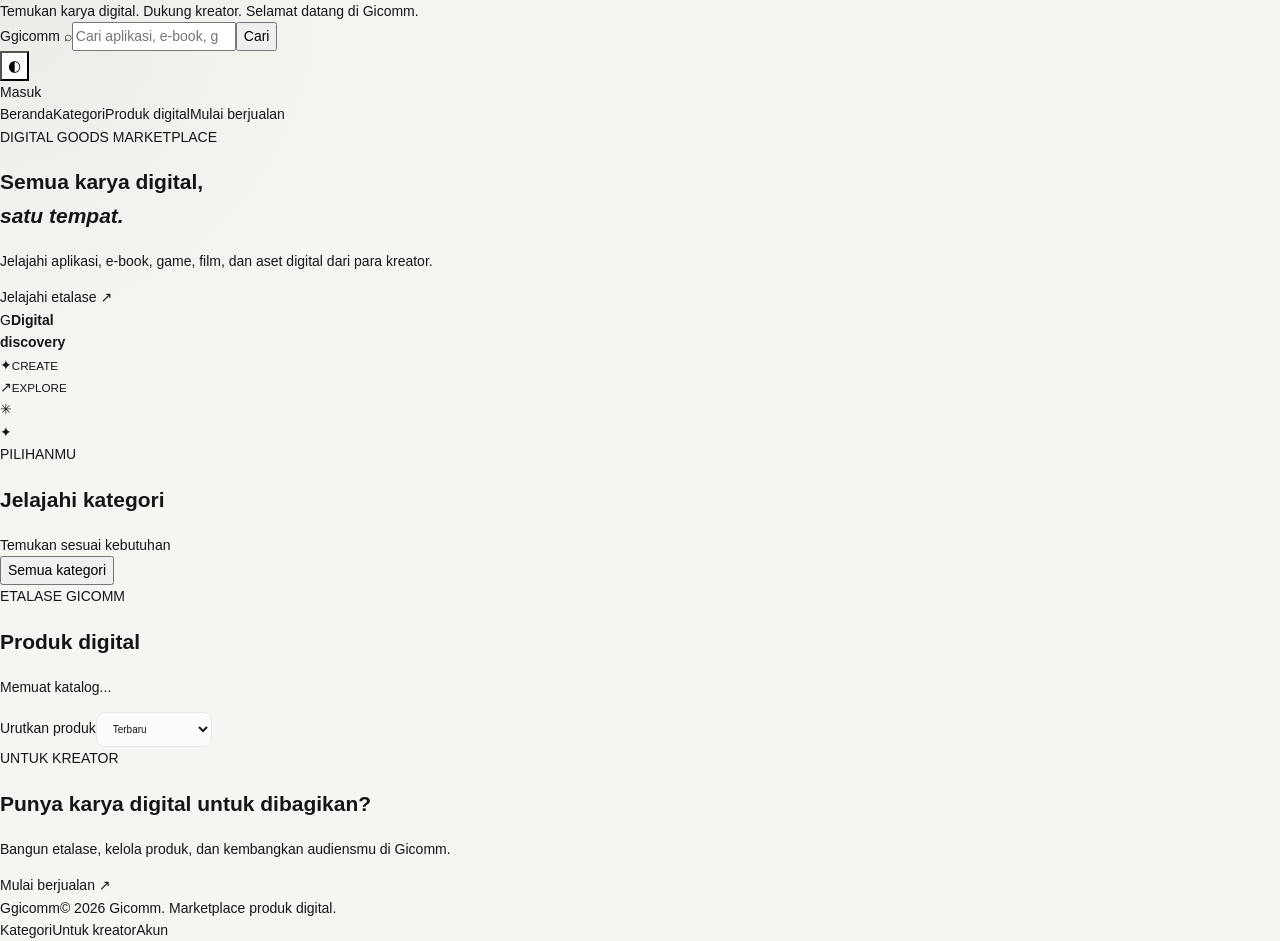
==== commit 688a5b61: "feat(storefront): replace landing page with digital marketplace catalog" ====
--- a/index.html
+++ b/index.html
@@ -1,360 +1,46 @@
-<!DOCTYPE html>
-<html lang="en">
- <head>
-  <meta charset="utf-8"/>
-  <meta content="width=device-width,initial-scale=1" name="viewport"/>
-  <meta name="description" content="Gicomm - Digital marketplace for creators and teams. Discover, buy, and sell digital products easily."/>
-  <meta name="theme-color" content="#f5f5f2"/>
-  <title>
-   Gicomm &mdash; Digital Marketplace
-  </title>
-  <link href="https://fonts.googleapis.com" rel="preconnect"/>
-  <link crossorigin="" href="https://fonts.gstatic.com" rel="preconnect"/>
-  <link href="https://fonts.googleapis.com/css2?family=Lora:wght@400;600;700&display=swap" rel="stylesheet"/>
-  <link href="css/style.css" rel="stylesheet"/>
- </head>
- <body>
-  <header class="header">
-   <a class="brand" href="index.html">
-    <span class="brand-mark">
-     G
-    </span>
-    Gicomm
-   </a>
-   <nav>
-    <a class="active" href="#discover">
-     Discover
-    </a>
-    <a href="#categories">
-     Categories
-    </a>
-    <a href="#sell">
-     Sell
-    </a>
-   </nav>
-   <div class="actions">
-    <button class="round" id="focusSearch" aria-label="Focus search">
-     ⌕
-    </button>
-    <button type="button" class="round cart" id="openCart" aria-label="Open cart">
-     ⊞
-     <b id="cartCount">
-      0
-     </b>
-    </button>
-    <button class="round theme-toggle" data-theme-toggle="true" aria-label="Switch to dark mode" type="button">
-     ☾
-    </button>
-    <a class="signin" href="login.html">
-     Sign in
-    </a>
-    <a class="avatar" href="dashboard.html">
-     ZA
-    </a>
-   </div>
+<!doctype html>
+<html lang="id">
+<head>
+  <meta charset="utf-8">
+  <meta name="viewport" content="width=device-width,initial-scale=1">
+  <meta name="theme-color" content="#f7f7fb">
+  <meta name="description" content="Gicomm — marketplace produk digital untuk aplikasi, e-book, game, film, dan aset kreatif.">
+  <title>Gicomm — Marketplace Produk Digital</title>
+  <link rel="preconnect" href="https://fonts.googleapis.com">
+  <link rel="preconnect" href="https://fonts.gstatic.com" crossorigin>
+  <link href="https://fonts.googleapis.com/css2?family=DM+Sans:wght@400;500;600;700;800&family=Plus+Jakarta+Sans:wght@600;700;800&display=swap" rel="stylesheet">
+  <link href="css/style.css" rel="stylesheet">
+</head>
+<body class="storefront">
+  <div class="market-topline">Temukan karya digital. Dukung kreator. <span>Selamat datang di Gicomm.</span></div>
+  <header class="market-header">
+    <a class="market-brand" href="index.html" aria-label="Gicomm beranda"><span class="market-brand-mark">G</span><span>gicomm</span></a>
+    <label class="market-search" for="search"><span aria-hidden="true">⌕</span><input id="search" type="search" placeholder="Cari aplikasi, e-book, game, aset digital..." autocomplete="off"><button id="searchBtn" type="button">Cari</button></label>
+    <div class="market-actions">
+      <button class="market-icon-button theme-toggle" data-theme-toggle="true" type="button" aria-label="Ganti tema">◐</button>
+      <a class="market-login" id="signInLink" href="login.html">Masuk</a>
+      <a class="market-account" id="accountLink" href="dashboard.html" hidden>Akun</a>
+      <a class="market-admin-link" id="adminLink" href="admin.html" hidden>Admin</a>
+    </div>
   </header>
+  <nav class="market-nav" aria-label="Navigasi utama"><a class="active" href="#catalog">Beranda</a><a href="#categories">Kategori</a><a href="#catalog">Produk digital</a><a href="#creator">Mulai berjualan</a></nav>
   <main>
-   <section class="hero">
-    <div>
-     <p class="eyebrow">
-      GICOMM MARKETPLACE
-     </p>
-     <h1>
-      Discover digital tools
-      <br/>
-      <em>
-       built for sharper work.
-      </em>
-     </h1>
-     <p class="lead">
-      Templates, software, assets, workflows, and creator-built resources in one focused marketplace.
-     </p>
-     <div class="searchbox">
-      <span>
-       ⌕
-      </span>
-      <input id="search" placeholder="Search products, categories, or use cases..."/>
-      <button id="searchBtn">
-       Search
-      </button>
-     </div>
-     <div class="suggestions">
-      <span>
-       Try:
-      </span>
-      <button data-search="UI">
-       UI Kits
-      </button>
-      <button data-search="Notion">
-       Notion
-      </button>
-      <button data-search="website">
-       Website
-      </button>
-      <button data-search="3D">
-       3D
-      </button>
-     </div>
-    </div>
-    <div class="hero-side">
-     <div class="hero-note">
-      <small>
-       GICOMM NOTE
-      </small>
-      <strong>
-       Great products deserve better discovery.
-      </strong>
-      <span>
-       Built for modern creators and teams.
-      </span>
-     </div>
-    </div>
-   </section>
-   <section class="section" id="discover">
-    <div class="head">
-     <div>
-      <p class="eyebrow">
-       DISCOVER
-      </p>
-      <h2>
-       Built for your next move.
-      </h2>
-      <p class="muted" id="resultText">
-       8 products available
-      </p>
-     </div>
-     <div class="toolbar">
-      <button class="secondary" id="filterToggle">
-       ☷ Filters
-      </button>
-      <select id="sort">
-       <option value="featured">
-        Featured
-       </option>
-       <option value="rating">
-        Top rated
-       </option>
-       <option value="low">
-        Price: low
-       </option>
-       <option value="high">
-        Price: high
-       </option>
-       <option value="new">
-        Newest
-       </option>
-      </select>
-     </div>
-    </div>
-    <div class="filters" id="filters">
-     <div>
-      <label>
-       Category
-      </label>
-      <div class="chips">
-       <button class="selected" data-cat="All">
-        All
-       </button>
-       <button data-cat="Design">
-        Design
-       </button>
-       <button data-cat="Development">
-        Development
-       </button>
-       <button data-cat="Productivity">
-        Productivity
-       </button>
-       <button data-cat="3D">
-        3D
-       </button>
-      </div>
-     </div>
-     <div>
-      <label>
-       Price
-      </label>
-      <div class="chips">
-       <button class="selected" data-price="all">
-        Any
-       </button>
-       <button data-price="free">
-        Free
-       </button>
-       <button data-price="10">
-        Under $10
-       </button>
-       <button data-price="20">
-        Under $20
-       </button>
-      </div>
-     </div>
-     <div>
-      <label>
-       Format
-      </label>
-      <div class="chips">
-       <button class="selected" data-format="all">
-        Any
-       </button>
-       <button data-format="Figma">
-        Figma
-       </button>
-       <button data-format="Notion">
-        Notion
-       </button>
-       <button data-format="Code">
-        Code
-       </button>
-       <button data-format="Blender">
-        Blender
-       </button>
-      </div>
-     </div>
-    </div>
-    <div class="grid" id="grid">
-    </div>
-    <div class="empty" hidden="" id="empty">
-     <h3>
-      Nothing matches yet.
-     </h3>
-     <p>
-      Try a broader search or loosen the filters.
-     </p>
-     <button class="secondary" id="reset">
-      Reset filters
-     </button>
-    </div>
-   </section>
-   <section class="section band" id="categories">
-    <div class="head">
-     <div>
-      <p class="eyebrow">
-       CATEGORIES
-      </p>
-      <h2>
-       Explore by workflow.
-      </h2>
-     </div>
-    </div>
-    <div class="cat-grid">
-     <button data-category="Design">
-      <span>
-       ◫
-      </span>
-      <b>
-       Design
-      </b>
-      <small>
-       UI kits, fonts, graphics
-      </small>
-     </button>
-     <button data-category="Development">
-      <span>
-       { }
-      </span>
-      <b>
-       Development
-      </b>
-      <small>
-       Code, APIs, plugins
-      </small>
-     </button>
-     <button data-category="Productivity">
-      <span>
-       ⌗
-      </span>
-      <b>
-       Productivity
-      </b>
-      <small>
-       Notion, templates, systems
-      </small>
-     </button>
-     <button data-category="3D">
-      <span>
-       ◇
-      </span>
-      <b>
-       3D &amp; Motion
-      </b>
-      <small>
-       Models, scenes, assets
-      </small>
-     </button>
-    </div>
-   </section>
-   <section class="section" id="sell">
-    <div class="sell">
-     <div>
-      <p class="eyebrow">
-       FOR CREATORS
-      </p>
-      <h2>
-       Have something useful to share?
-      </h2>
-      <p class="muted">
-       Publish products, manage listings, and grow your creator reputation.
-      </p>
-     </div>
-     <a class="primary" href="login.html?mode=creator">
-      Start selling &rarr;
-     </a>
-    </div>
-   </section>
+    <section class="market-hero">
+      <div class="market-hero-copy"><span class="market-kicker"><i></i> DIGITAL GOODS MARKETPLACE</span><h1>Semua karya digital,<br><em>satu tempat.</em></h1><p>Jelajahi aplikasi, e-book, game, film, dan aset digital dari para kreator.</p><a href="#catalog" class="market-hero-cta">Jelajahi etalase <span>↗</span></a></div>
+      <div class="market-hero-art" aria-hidden="true"><div class="hero-orbit orbit-one"></div><div class="hero-orbit orbit-two"></div><div class="hero-tile tile-main"><span>G</span><b>Digital<br>discovery</b></div><div class="hero-tile tile-small tile-top">✦<small>CREATE</small></div><div class="hero-tile tile-small tile-bottom">↗<small>EXPLORE</small></div><div class="hero-spark spark-one">✳</div><div class="hero-spark spark-two">✦</div></div>
+    </section>
+    <section class="market-category-section" id="categories"><div class="market-section-heading"><div><span class="market-kicker">PILIHANMU</span><h2>Jelajahi kategori</h2></div><span class="market-heading-note">Temukan sesuai kebutuhan</span></div><div class="market-category-list" id="categoryList"><button class="category-pill active" data-category="all">Semua kategori</button></div></section>
+    <section class="market-catalog" id="catalog">
+      <div class="market-section-heading catalog-heading"><div><span class="market-kicker">ETALASE GICOMM</span><h2>Produk digital</h2><p id="resultText">Memuat katalog...</p></div><div class="catalog-controls"><label class="sr-only" for="sort">Urutkan produk</label><select id="sort"><option value="newest">Terbaru</option><option value="title">Nama A–Z</option><option value="price-low">Harga terendah</option><option value="price-high">Harga tertinggi</option></select></div></div>
+      <div class="market-product-grid" id="productGrid" aria-live="polite"></div>
+      <div class="market-empty" id="emptyState" hidden><div class="empty-illustration" aria-hidden="true"><span>G</span><i>✦</i></div><span class="market-kicker">ETALASE BARU</span><h3>Ruang untuk karya digital berikutnya.</h3><p>Belum ada produk yang dipublikasikan. Produk yang lolos kurasi akan muncul di sini.</p><a href="login.html?mode=creator">Ingin menjadi kreator? Mulai di sini <span>↗</span></a></div>
+      <div class="market-empty market-search-empty" id="searchEmpty" hidden><h3>Belum ada hasil yang cocok.</h3><p>Coba kata kunci atau kategori lain.</p><button id="clearSearch" type="button">Hapus pencarian</button></div>
+    </section>
+    <section class="market-creator" id="creator"><div><span class="market-kicker">UNTUK KREATOR</span><h2>Punya karya digital untuk dibagikan?</h2><p>Bangun etalase, kelola produk, dan kembangkan audiensmu di Gicomm.</p></div><a href="login.html?mode=creator">Mulai berjualan <span>↗</span></a></section>
   </main>
-  <footer class="footer">
-   <span>
-    &copy; 2026 Gicomm
-   </span>
-   <a href="#">
-    About
-   </a>
-   <a href="#">
-    Terms
-   </a>
-   <a href="#">
-    Support
-   </a>
-  </footer>
-  <div class="toast" id="toast">
-  </div>
-  <div class="backdrop" id="backdrop">
-  </div>
-  <aside class="drawer" id="drawer">
-   <div class="drawer-head">
-    <div>
-     <p class="eyebrow">
-      YOUR CART
-     </p>
-     <h3>
-      Bag
-     </h3>
-    </div>
-    <button type="button" class="close" id="closeCart" aria-label="Close cart">
-     &times;
-    </button>
-   </div>
-   <div class="cart-items" id="cartItems">
-   </div>
-   <div class="cart-foot">
-    <div>
-     <span>
-      Total
-     </span>
-     <strong id="total">
-      $0
-     </strong>
-    </div>
-    <button class="primary wide" id="checkout">
-     Continue to checkout
-    </button>
-   </div>
-  </aside>
-  <div class="modal-wrap" id="modalWrap">
-   <div class="modal" id="modal">
-   </div>
-  </div>
-  <script src="js/pages/marketplace.js" type="module">
-  </script>
- </body>
-</html>
+  <footer class="market-footer"><a class="market-brand" href="index.html"><span class="market-brand-mark">G</span><span>gicomm</span></a><span>© 2026 Gicomm. Marketplace produk digital.</span><div><a href="#categories">Kategori</a><a href="#creator">Untuk kreator</a><a href="login.html">Akun</a></div></footer>
+  <div class="market-toast" id="toast" role="status" aria-live="polite"></div>
+  <div class="market-modal-wrap" id="productModal" hidden><div class="market-modal-backdrop" data-close-modal></div><section class="market-modal" role="dialog" aria-modal="true" aria-labelledby="modalTitle"><button class="market-modal-close" type="button" data-close-modal aria-label="Tutup">×</button><div class="market-modal-image" id="modalImage"></div><div class="market-modal-content"><span class="market-kicker" id="modalCategory"></span><h2 id="modalTitle"></h2><p id="modalDescription"></p><strong id="modalPrice"></strong><span id="modalSeller"></span><button id="modalSave" type="button">Simpan ke wishlist</button></div></section></div>
+  <script type="module" src="js/pages/marketplace.js"></script>
+</body>
+</html>
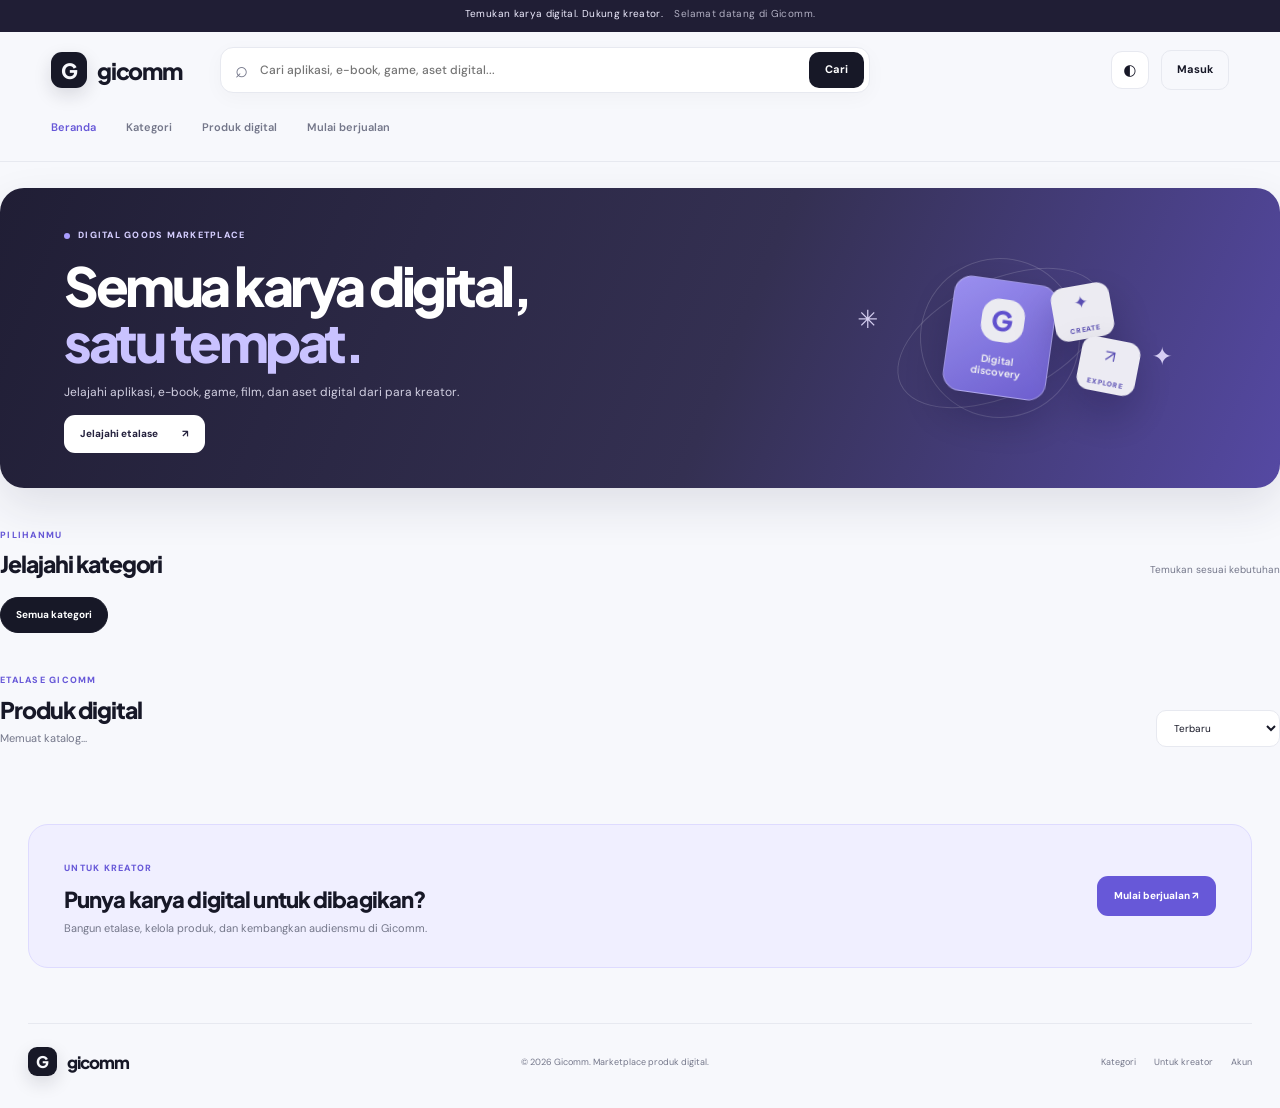
==== commit 61161371: "feat(ui): unify Gicomm frontend design system" ====
--- a/index.html
+++ b/index.html
@@ -10,6 +10,7 @@
   <link rel="preconnect" href="https://fonts.gstatic.com" crossorigin>
   <link href="https://fonts.googleapis.com/css2?family=DM+Sans:wght@400;500;600;700;800&family=Plus+Jakarta+Sans:wght@600;700;800&display=swap" rel="stylesheet">
   <link href="css/style.css" rel="stylesheet">
+  <link href="css/gicomm-design-system.css" rel="stylesheet">
 </head>
 <body class="storefront">
   <div class="market-topline">Temukan karya digital. Dukung kreator. <span>Selamat datang di Gicomm.</span></div>
--- a/css/style.css
+++ b/css/style.css
@@ -1056,3 +1056,182 @@
     display:none;
   }
 }
+
+/* ================= GICOMM DIGITAL MARKETPLACE ================= */
+.storefront{--market-bg:#f7f7fb;--market-card:#fff;--market-text:#191827;--market-muted:#77758a;--market-line:#e9e8f0;--market-purple:#6554d9;--market-purple-dark:#4838b8;--market-soft:#efedff;background:var(--market-bg);color:var(--market-text);font-family:"DM Sans",system-ui,sans-serif}
+body.dark.storefront{--market-bg:#11111a;--market-card:#1b1b28;--market-text:#f6f4ff;--market-muted:#aaa7bf;--market-line:#333244;--market-purple:#a69aff;--market-purple-dark:#8e80f5;--market-soft:#29253e}
+.storefront [hidden]{display:none!important}
+.market-topline{height:30px;background:#211d3c;color:#eae7ff;text-align:center;font-size:10px;letter-spacing:.03em;padding:6px 15px}
+.market-topline span{opacity:.7;margin-left:8px}
+.market-header{max-width:1320px;margin:auto;min-height:78px;padding:12px 30px;display:flex;align-items:center;gap:34px}
+.market-brand{display:inline-flex;align-items:center;gap:10px;font:800 23px "Plus Jakarta Sans",sans-serif;letter-spacing:-1.2px;white-space:nowrap}
+.market-brand-mark{width:36px;height:36px;border-radius:12px;background:var(--market-purple);color:#fff;display:grid;place-items:center;font:800 21px "Plus Jakarta Sans",sans-serif;box-shadow:0 7px 18px #6554d933}
+.market-search{height:46px;max-width:650px;flex:1;display:flex;align-items:center;gap:10px;border:1px solid var(--market-line);border-radius:13px;background:var(--market-card);padding:4px 5px 4px 14px}
+.market-search>span{font-size:22px;color:var(--market-muted)}
+.market-search input{flex:1;min-width:0;border:0;outline:0;background:transparent;color:var(--market-text);font:500 12px "DM Sans",sans-serif}
+.market-search button,.market-hero-cta,.market-creator>a{border:0;border-radius:10px;background:var(--market-purple);color:white;padding:11px 20px;font-weight:700;font-size:11px;text-decoration:none}
+.market-search button:hover,.market-hero-cta:hover,.market-creator>a:hover{background:var(--market-purple-dark)}
+.market-actions{display:flex;align-items:center;gap:12px;margin-left:auto;white-space:nowrap}
+.market-icon-button{width:38px;height:38px;border:1px solid var(--market-line);border-radius:11px;background:var(--market-card);color:var(--market-text)}
+.market-login,.market-account{font-size:11px;font-weight:700;text-decoration:none}
+.market-account{padding:10px 14px;border-radius:10px;background:var(--market-soft);color:var(--market-purple)}
+.market-admin-link{font-size:10px;font-weight:800;color:var(--market-purple);text-decoration:none;border:1px solid var(--market-line);border-radius:9px;padding:9px 12px}
+.market-nav{max-width:1320px;margin:auto;padding:0 30px 13px;display:flex;gap:30px;border-bottom:1px solid var(--market-line)}
+.market-nav a{font-size:11px;color:var(--market-muted);font-weight:600;text-decoration:none;padding:5px 0}
+.market-nav a.active,.market-nav a:hover{color:var(--market-purple)}
+.market-hero{max-width:1260px;min-height:280px;margin:28px auto 0;border-radius:22px;overflow:hidden;background:linear-gradient(112deg,#272044 0%,#5141a5 57%,#8879ee 100%);color:white;padding:42px 58px;display:grid;grid-template-columns:1.1fr .9fr;align-items:center;position:relative}
+.market-hero-copy{position:relative;z-index:2}
+.market-kicker{font-size:9px;font-weight:800;letter-spacing:.16em;color:var(--market-purple);display:inline-flex;align-items:center;gap:8px}
+.market-hero .market-kicker{color:#d5ceff}.market-kicker i{width:6px;height:6px;border-radius:50%;background:#a99dff;display:inline-block}
+.market-hero h1{font:800 clamp(34px,4.4vw,54px)/1.08 "Plus Jakarta Sans",sans-serif;letter-spacing:-2.4px;margin:15px 0 12px}
+.market-hero h1 em{font-style:normal;color:#c8c0ff}.market-hero p{font-size:12px;color:#e0dcf5;max-width:420px;line-height:1.8;margin:0 0 23px}
+.market-hero-cta{display:inline-flex;align-items:center;gap:24px;background:#fff;color:#41358f;padding:12px 17px}
+.market-hero-art{height:200px;position:relative;display:grid;place-items:center}
+.hero-orbit{position:absolute;border:1px solid #ffffff2c;border-radius:50%;transform:rotate(-25deg)}.orbit-one{width:280px;height:150px}.orbit-two{width:210px;height:210px}
+.hero-tile{position:absolute;box-shadow:0 20px 50px #17122e55;backdrop-filter:blur(10px)}
+.tile-main{width:135px;height:150px;border:1px solid #ffffff70;border-radius:22px;background:linear-gradient(145deg,#ffffff36,#ffffff12);transform:rotate(8deg);display:flex;flex-direction:column;align-items:center;justify-content:center;gap:12px}
+.tile-main span{width:54px;height:54px;border-radius:17px;background:#fff;color:#6554d9;display:grid;place-items:center;font:800 34px "Plus Jakarta Sans"}.tile-main b{font:700 13px/1.2 "Plus Jakarta Sans";text-align:center}
+.tile-small{width:75px;height:68px;border-radius:15px;background:#ffffffec;color:#5749b3;display:grid;place-items:center;font-size:22px}.tile-small small{font-size:7px;letter-spacing:.14em;font-weight:800}
+.tile-top{top:10px;right:24%;transform:rotate(-10deg)}.tile-bottom{bottom:7px;right:18%;transform:rotate(11deg)}
+.hero-spark{position:absolute;color:#e6dfff;font-size:25px}.spark-one{left:17%;top:25px}.spark-two{right:10%;bottom:23px}
+.market-category-section,.market-catalog,.market-creator{max-width:1260px;margin:0 auto;padding:43px 0}
+.market-section-heading{display:flex;align-items:end;justify-content:space-between;gap:20px;margin-bottom:19px}
+.market-section-heading h2{font:800 23px "Plus Jakarta Sans",sans-serif;letter-spacing:-.8px;margin:5px 0 0}
+.market-heading-note,.market-section-heading p{font-size:10px;color:var(--market-muted);margin:6px 0 0}
+.market-category-list{display:flex;gap:10px;flex-wrap:wrap}
+.category-pill{border:1px solid var(--market-line);background:var(--market-card);color:var(--market-muted);border-radius:11px;padding:11px 16px;font-size:10px;font-weight:700}
+.category-pill:hover,.category-pill.active{border-color:var(--market-purple);background:var(--market-soft);color:var(--market-purple)}
+.market-catalog{padding-top:5px;padding-bottom:65px}.catalog-heading{margin-bottom:22px}
+.catalog-controls select{border:1px solid var(--market-line);border-radius:10px;padding:10px 13px;background:var(--market-card);color:var(--market-text);font-size:10px}
+.market-product-grid{display:grid;grid-template-columns:repeat(4,minmax(0,1fr));gap:16px}
+.market-product-card{min-width:0;background:var(--market-card);border:1px solid var(--market-line);border-radius:15px;overflow:hidden;transition:transform .2s,border-color .2s,box-shadow .2s}
+.market-product-card:hover{transform:translateY(-3px);border-color:#c9c1ff;box-shadow:0 14px 32px #30246b10}
+.market-product-cover{height:170px;background:linear-gradient(135deg,var(--market-soft),#e8e4ff);display:grid;place-items:center;overflow:hidden}
+body.dark .market-product-cover{background:linear-gradient(135deg,#2c2843,#252239)}
+.market-product-cover img{width:100%;height:100%;object-fit:cover}.market-product-cover span{font:800 42px "Plus Jakarta Sans";color:#6554d944}
+.market-product-info{padding:14px}.market-product-tags{display:flex;gap:6px;flex-wrap:wrap;margin-bottom:8px}
+.market-product-tags span{font-size:8px;font-weight:700;color:var(--market-purple);background:var(--market-soft);padding:4px 7px;border-radius:5px}
+.market-product-info h3{font:700 13px "Plus Jakarta Sans";margin:0 0 6px;overflow:hidden;text-overflow:ellipsis;white-space:nowrap}
+.market-product-info p{font-size:10px;line-height:1.6;color:var(--market-muted);height:32px;overflow:hidden;margin:0 0 11px}
+.market-product-bottom{display:flex;justify-content:space-between;align-items:center;gap:8px}.market-product-price{font-size:12px;font-weight:800}
+.market-product-seller{display:block;color:var(--market-muted);font-size:9px;margin-top:8px}
+.market-product-actions{display:flex;gap:6px}.market-product-actions button{border:1px solid var(--market-line);border-radius:8px;background:transparent;color:var(--market-text);padding:6px 9px;font-size:9px;font-weight:700}
+.market-product-actions button:hover{background:var(--market-soft);color:var(--market-purple)}
+.market-empty{border:1px dashed var(--market-line);border-radius:18px;background:var(--market-card);min-height:310px;display:flex;flex-direction:column;align-items:center;justify-content:center;text-align:center;padding:35px}
+.empty-illustration{width:78px;height:78px;border-radius:25px;background:var(--market-soft);display:grid;place-items:center;position:relative;margin-bottom:18px}
+.empty-illustration span{font:800 42px "Plus Jakarta Sans";color:var(--market-purple)}.empty-illustration i{position:absolute;right:-5px;top:-8px;color:#f3b64b;font-size:24px}
+.market-empty h3{font:800 19px "Plus Jakarta Sans";margin:9px 0}.market-empty p{max-width:440px;color:var(--market-muted);font-size:11px;line-height:1.8;margin:0 0 15px}
+.market-empty a,.market-empty button{border:0;background:none;color:var(--market-purple);font-size:10px;font-weight:800;text-decoration:none;cursor:pointer}
+.market-empty button{padding:9px 14px;border-radius:8px;background:var(--market-soft)}
+.market-creator{margin-bottom:55px;border-radius:18px;background:var(--market-soft);padding:28px 35px;display:flex;justify-content:space-between;align-items:center;gap:25px}
+.market-creator h2{font:800 20px "Plus Jakarta Sans";margin:7px 0}.market-creator p{font-size:10px;color:var(--market-muted);margin:0}.market-creator>a{white-space:nowrap}
+.market-footer{max-width:1260px;margin:auto;padding:23px 0 32px;border-top:1px solid var(--market-line);display:flex;align-items:center;justify-content:space-between;gap:18px}
+.market-footer>.market-brand{font-size:17px}.market-footer .market-brand-mark{width:29px;height:29px;font-size:16px;border-radius:9px}
+.market-footer>span,.market-footer>div a{font-size:9px;color:var(--market-muted)}.market-footer>div{display:flex;gap:18px}.market-footer>div a{text-decoration:none}
+.market-toast{position:fixed;left:50%;bottom:24px;transform:translate(-50%,20px);opacity:0;pointer-events:none;background:#201c36;color:white;padding:12px 17px;border-radius:10px;font-size:11px;z-index:90;transition:.2s}
+.market-toast.show{opacity:1;transform:translate(-50%,0)}
+.market-modal-wrap{position:fixed;inset:0;z-index:80;display:grid;place-items:center;padding:20px}
+.market-modal-backdrop{position:absolute;inset:0;background:#14122199;backdrop-filter:blur(5px)}
+.market-modal{position:relative;z-index:1;width:min(720px,100%);background:var(--market-card);color:var(--market-text);border-radius:18px;padding:22px;display:grid;grid-template-columns:1fr 1fr;gap:22px;box-shadow:0 25px 90px #0003}
+.market-modal-close{position:absolute;right:12px;top:8px;border:0;background:none;color:var(--market-muted);font-size:26px;cursor:pointer}
+.market-modal-image{min-height:260px;background:var(--market-soft);border-radius:12px;overflow:hidden;display:grid;place-items:center}
+.market-modal-image img{width:100%;height:100%;object-fit:cover}
+.market-modal-content{padding:22px 10px 10px 0;display:flex;flex-direction:column;align-items:flex-start;gap:12px}
+.market-modal-content h2{font:800 23px "Plus Jakarta Sans";margin:0}.market-modal-content p,.market-modal-content>span{font-size:11px;color:var(--market-muted);line-height:1.8}
+.market-modal-content>strong{font-size:17px}.market-modal-content button{margin-top:auto;border:0;border-radius:9px;background:var(--market-purple);color:#fff;padding:11px 16px;font-weight:700;font-size:10px;cursor:pointer}
+.sr-only{position:absolute;width:1px;height:1px;padding:0;margin:-1px;overflow:hidden;clip:rect(0,0,0,0);white-space:nowrap;border:0}
+@media(max-width:1320px){.market-hero,.market-category-section,.market-catalog,.market-creator,.market-footer{margin-left:28px;margin-right:28px}}
+@media(max-width:900px){.market-header{gap:18px;padding-inline:20px}.market-nav{padding-inline:20px}.market-hero{padding:35px}.market-product-grid{grid-template-columns:repeat(3,minmax(0,1fr))}.market-footer{flex-wrap:wrap}}
+@media(max-width:640px){.market-topline{font-size:9px}.market-topline span{display:none}.market-header{min-height:auto;flex-wrap:wrap;padding:14px 16px;gap:12px}.market-brand{font-size:20px}.market-search{order:3;flex-basis:100%;max-width:none}.market-actions{gap:8px}.market-nav{padding:0 16px 11px;gap:20px;overflow:auto}.market-nav a{white-space:nowrap;font-size:10px}.market-hero{margin:18px 14px 0;padding:27px 23px;grid-template-columns:1fr;min-height:0}.market-hero h1{font-size:38px}.market-hero-art{height:145px;margin-top:5px}.tile-main{width:105px;height:116px}.tile-main span{width:42px;height:42px;font-size:27px}.market-category-section,.market-catalog{margin-inline:15px;padding-block:32px}.market-section-heading{align-items:flex-start}.market-section-heading h2{font-size:20px}.market-heading-note{display:none}.market-product-grid{grid-template-columns:repeat(2,minmax(0,1fr));gap:10px}.market-product-cover{height:125px}.market-product-info{padding:10px}.market-product-info h3{font-size:11px}.market-product-info p{font-size:9px}.market-product-price{font-size:10px}.market-product-actions button{font-size:8px;padding:5px 7px}.market-creator{margin:0 14px 35px;padding:22px;align-items:flex-start;flex-direction:column}.market-footer{margin-inline:16px;padding-bottom:24px}.market-footer>span{order:3;flex-basis:100%}.market-modal{grid-template-columns:1fr;max-height:90vh;overflow:auto}.market-modal-image{min-height:170px}.market-modal-content{padding:0}.market-modal-content button{margin-top:8px}}
+
+/* ================= ADMIN CONTROL CENTER ================= */
+.admin-shell{--admin-bg:#f5f5fa;--admin-card:#fff;--admin-text:#1c1b2a;--admin-muted:#77758a;--admin-line:#e8e7ef;--admin-purple:#6554d9;background:var(--admin-bg);color:var(--admin-text);font-family:"DM Sans",system-ui,sans-serif;min-height:100vh}
+body.dark.admin-shell{--admin-bg:#11111a;--admin-card:#1b1b28;--admin-text:#f6f4ff;--admin-muted:#aaa7bf;--admin-line:#333244}
+.admin-topbar{height:68px;position:sticky;top:0;z-index:20;background:var(--admin-card);border-bottom:1px solid var(--admin-line);display:flex;align-items:center;justify-content:space-between;padding:0 28px}
+.admin-topbar .market-brand{font-size:20px}.admin-topbar .market-brand-mark{width:32px;height:32px;font-size:18px}
+.admin-topbar-center{font-size:9px;font-weight:800;letter-spacing:.16em;color:var(--admin-muted);display:flex;align-items:center;gap:9px}
+.admin-live-dot,.admin-platform-status i{width:7px;height:7px;border-radius:50%;background:#27b982;display:inline-block;box-shadow:0 0 0 4px #27b98218}
+.admin-topbar-user{display:flex;align-items:center;gap:15px;font-size:10px;color:var(--admin-muted)}
+.admin-topbar-user button{border:1px solid var(--admin-line);background:transparent;color:var(--admin-text);border-radius:8px;padding:8px 12px;font-size:10px;font-weight:700}
+.admin-layout{display:grid;grid-template-columns:235px minmax(0,1fr);min-height:calc(100vh - 68px)}
+.admin-sidebar{background:var(--admin-card);border-right:1px solid var(--admin-line);padding:25px 15px;display:flex;flex-direction:column;gap:5px;position:sticky;top:68px;height:calc(100vh - 68px)}
+.admin-side-label{font-size:8px;letter-spacing:.16em;font-weight:800;color:var(--admin-muted);padding:8px 12px 13px}
+.admin-nav-item{border:0;background:transparent;color:var(--admin-muted);border-radius:9px;text-align:left;padding:12px;font-size:11px;font-weight:700;display:flex;align-items:center;gap:11px;cursor:pointer}
+.admin-nav-item span{width:19px;text-align:center;font-size:15px}
+.admin-nav-item:hover,.admin-nav-item.active{background:#efedff;color:#5748c4}
+body.dark .admin-nav-item:hover,body.dark .admin-nav-item.active{background:#302b4a;color:#c5bcff}
+.admin-sidebar-bottom{margin-top:auto;padding:14px 12px;border-top:1px solid var(--admin-line);display:grid;gap:10px}
+.admin-sidebar-bottom a{font-size:10px;font-weight:700;color:var(--admin-purple);text-decoration:none}
+.admin-sidebar-bottom small{font-size:8px;color:var(--admin-muted)}
+.admin-main{padding:35px clamp(18px,3vw,44px) 65px;min-width:0;max-width:1600px;width:100%;margin:0 auto}
+.admin-page-heading{display:flex;align-items:center;justify-content:space-between;gap:20px;margin-bottom:27px}
+.admin-page-heading h1{font:800 29px "Plus Jakarta Sans";letter-spacing:-1px;margin:5px 0}
+.admin-page-heading p{font-size:10px;color:var(--admin-muted);margin:0}
+.admin-role-pill{background:#efedff;color:#5748c4;border-radius:7px;padding:8px 11px;font-size:8px;letter-spacing:.1em;font-weight:800}
+.admin-notice{padding:12px 15px;border:1px solid var(--admin-line);border-radius:10px;background:var(--admin-card);font-size:10px;margin-bottom:18px}
+.admin-panel{display:none}.admin-panel.active{display:block}
+.admin-stat-grid{display:grid;grid-template-columns:repeat(4,minmax(0,1fr));gap:13px;margin-bottom:16px}
+.admin-stat-grid article,.admin-card{background:var(--admin-card);border:1px solid var(--admin-line);border-radius:14px}
+.admin-stat-grid article{padding:19px}.admin-stat-grid article>span{display:block;font-size:8px;letter-spacing:.12em;font-weight:800;color:var(--admin-muted)}
+.admin-stat-grid strong{display:block;font:800 27px "Plus Jakarta Sans";margin:10px 0 3px}
+.admin-stat-grid small{font-size:9px;color:var(--admin-muted)}
+.admin-overview-grid{display:grid;grid-template-columns:1.2fr .8fr;gap:14px}
+.admin-card{padding:21px;margin-bottom:14px;min-width:0}
+.admin-card-heading,.admin-section-toolbar,.admin-table-heading{display:flex;align-items:center;justify-content:space-between;gap:15px}
+.admin-card-heading h2,.admin-table-heading h2{font:800 15px "Plus Jakarta Sans";margin:4px 0 0}
+.admin-card>p{font-size:10px;line-height:1.8;color:var(--admin-muted)}
+.admin-quick-actions{display:grid;grid-template-columns:1fr 1fr;gap:9px;margin-top:17px}
+.admin-quick-actions button{border:1px solid var(--admin-line);background:transparent;color:var(--admin-text);border-radius:9px;padding:13px;text-align:left;font-size:10px;font-weight:700}
+.admin-quick-actions button:hover{border-color:#b7adff;background:#f8f7ff}
+.admin-platform-status{display:flex;flex-wrap:wrap;gap:12px;margin-top:18px}
+.admin-platform-status span{font-size:9px;color:var(--admin-muted);display:flex;align-items:center;gap:7px}
+.admin-platform-status i{width:6px;height:6px;box-shadow:none}
+.admin-section-toolbar{margin:5px 0 17px}
+.admin-section-toolbar h2{font:800 17px "Plus Jakarta Sans";margin:0 0 4px}
+.admin-section-toolbar p{font-size:10px;color:var(--admin-muted);margin:0}
+.admin-primary,.admin-secondary{border:0;border-radius:9px;padding:11px 15px;font-size:10px;font-weight:800;cursor:pointer}
+.admin-primary{background:var(--admin-purple);color:#fff}.admin-primary:hover{background:#5141c2}
+.admin-secondary{background:var(--admin-card);border:1px solid var(--admin-line);color:var(--admin-text)}
+.admin-quiet{border:0;background:transparent;color:var(--admin-muted);font-size:10px;cursor:pointer}
+.admin-form{border-color:#cfc8ff}.admin-form[hidden]{display:none}
+.admin-form-grid{display:grid;grid-template-columns:repeat(2,minmax(0,1fr));gap:13px;margin-top:18px}
+.admin-form label,.admin-inline-form label{display:grid;gap:6px;font-size:9px;font-weight:700;color:var(--admin-muted)}
+.admin-form label small{font-size:8px;font-weight:400}
+.admin-form input,.admin-form select,.admin-form textarea,.admin-inline-form input,.admin-inline-form select,.admin-table-heading input,.admin-table input,.admin-table select{width:100%;min-width:0;border:1px solid var(--admin-line);border-radius:8px;padding:10px;background:var(--admin-bg);color:var(--admin-text);font:500 10px "DM Sans",sans-serif;outline:0}
+.admin-form input:focus,.admin-form select:focus,.admin-form textarea:focus,.admin-inline-form input:focus,.admin-inline-form select:focus{border-color:#988aff}
+.admin-span-2{grid-column:span 2}
+.admin-form-actions{display:flex;align-items:center;gap:13px;margin-top:17px}.admin-form-actions span{font-size:9px;color:var(--admin-muted)}
+.admin-inline-form{display:flex;align-items:end;gap:12px;flex-wrap:wrap}.admin-inline-form label{flex:1;min-width:170px}
+.admin-table-heading{margin-bottom:15px}.admin-table-heading input{max-width:240px}
+.admin-table-wrap{width:100%;overflow:auto}
+.admin-table{width:100%;border-collapse:collapse;min-width:680px}
+.admin-table th{text-align:left;font-size:8px;letter-spacing:.1em;color:var(--admin-muted);font-weight:800;padding:11px 10px;border-bottom:1px solid var(--admin-line);white-space:nowrap}
+.admin-table td{font-size:10px;padding:13px 10px;border-bottom:1px solid var(--admin-line);vertical-align:middle}
+.admin-table tbody tr:last-child td{border-bottom:0}
+.admin-table td small{display:block;font-size:8px;color:var(--admin-muted);margin-top:3px}
+.admin-table td button{border:1px solid var(--admin-line);background:transparent;color:var(--admin-text);border-radius:7px;padding:7px 9px;font-size:8px;font-weight:700;cursor:pointer;margin:2px}
+.admin-table td button:hover{border-color:#a99cff;color:var(--admin-purple)}
+.admin-status{display:inline-block;padding:5px 7px;border-radius:6px;background:#f0eff4;color:#666;font-size:8px;font-weight:800}
+.admin-status.published,.admin-status.approved{background:#e5f7ef;color:#167b51}.admin-status.pending_review{background:#fff3dc;color:#94620b}.admin-status.rejected,.admin-status.archived{background:#fbe9e9;color:#a63f3f}
+.admin-review-note{min-width:150px!important;max-width:210px}
+.admin-security-note{padding:13px 15px;border:1px solid #e7dcae;background:#fff9e9;border-radius:10px;font-size:9px;line-height:1.7;margin-bottom:14px;color:#6d5a26}
+.admin-toast{position:fixed;bottom:22px;right:22px;z-index:90;background:#211d3c;color:white;border-radius:10px;padding:12px 16px;font-size:10px;opacity:0;transform:translateY(10px);pointer-events:none;transition:.2s;max-width:min(400px,calc(100vw - 40px))}
+.admin-toast.show{opacity:1;transform:translateY(0)}
+@media(max-width:950px){.admin-layout{grid-template-columns:190px minmax(0,1fr)}.admin-stat-grid{grid-template-columns:repeat(2,minmax(0,1fr))}.admin-overview-grid{grid-template-columns:1fr}}
+@media(max-width:650px){.admin-topbar{padding:0 14px}.admin-topbar-center{display:none}.admin-topbar-user{gap:7px}.admin-layout{display:block}.admin-sidebar{position:static;height:auto;padding:10px;display:flex;flex-direction:row;overflow:auto;border-right:0;border-bottom:1px solid var(--admin-line)}.admin-side-label,.admin-sidebar-bottom{display:none}.admin-nav-item{white-space:nowrap;padding:10px;font-size:9px}.admin-main{padding:25px 14px 45px}.admin-page-heading h1{font-size:24px}.admin-stat-grid{gap:8px}.admin-stat-grid article{padding:13px}.admin-stat-grid strong{font-size:22px}.admin-quick-actions{grid-template-columns:1fr}.admin-form-grid{grid-template-columns:1fr}.admin-span-2{grid-column:auto}.admin-section-toolbar{align-items:flex-start;flex-direction:column}.admin-inline-form{align-items:stretch;flex-direction:column}.admin-inline-form label{min-width:0;width:100%}.admin-form-actions{align-items:flex-start;flex-direction:column}}
+
+/* Marketplace-first fold: keep product shelves close to the top of the page. */
+.market-hero{min-height:174px;margin-top:18px;padding:22px 42px;grid-template-columns:1.25fr .75fr}
+.market-hero h1{font-size:clamp(30px,3.2vw,41px);margin:9px 0 7px;letter-spacing:-1.7px}
+.market-hero p{font-size:10px;margin-bottom:12px;line-height:1.55}
+.market-hero-cta{padding:9px 13px;font-size:9px}
+.market-hero-art{height:125px}
+.tile-main{width:104px;height:116px;border-radius:18px}
+.tile-main span{width:43px;height:43px;font-size:27px}
+.tile-main b{font-size:10px}
+.tile-small{width:59px;height:54px;font-size:17px}
+.orbit-one{width:220px;height:116px}.orbit-two{width:160px;height:160px}
+.market-category-section{padding-top:23px;padding-bottom:22px}
+.market-section-heading h2{font-size:20px}
+.market-catalog{padding-top:0}
+@media(max-width:640px){.market-hero{padding:22px 21px;min-height:0}.market-hero-art{height:118px}.market-category-section{padding-block:23px 18px}}
--- a/css/gicomm-design-system.css
+++ b/css/gicomm-design-system.css
@@ -0,0 +1,171 @@
+/* Gicomm Design System — 2026. Loaded after style.css to unify all product surfaces. */
+:root{--g-ink:#171827;--g-muted:#74778a;--g-line:#e7e9f0;--g-paper:#f7f8fc;--g-surface:#fff;--g-accent:#6758d8;--g-accent-strong:#5142bf;--g-accent-soft:#f0efff;--g-radius:18px;--g-shadow:0 18px 55px rgba(25,29,55,.07);--g-font:"DM Sans",system-ui,sans-serif;--g-display:"Plus Jakarta Sans","DM Sans",sans-serif}
+body{font-family:var(--g-font);color:var(--g-ink)}
+body.dark{--g-ink:#f3f4fb;--g-muted:#a6a9bc;--g-line:#303348;--g-paper:#111321;--g-surface:#191c2d;--g-accent:#a69aff;--g-accent-strong:#b9b0ff;--g-accent-soft:#292642;--g-shadow:0 18px 55px rgba(0,0,0,.24)}
+button,a,input,select,textarea{ -webkit-tap-highlight-color:transparent}
+button:focus-visible,a:focus-visible,input:focus-visible,select:focus-visible,textarea:focus-visible{outline:3px solid color-mix(in srgb,var(--g-accent) 38%,transparent);outline-offset:3px}
+button:disabled{cursor:not-allowed;opacity:.55}
+::selection{background:#dcd8ff;color:#29234f}
+/* Marketplace */
+.storefront{--market-bg:var(--g-paper);--market-card:var(--g-surface);--market-text:var(--g-ink);--market-muted:var(--g-muted);--market-line:var(--g-line);--market-purple:var(--g-accent);--market-purple-dark:var(--g-accent-strong);--market-soft:var(--g-accent-soft);background:var(--g-paper)}
+.market-topline{height:32px;background:#201e35;color:#efedff;font-size:10px;letter-spacing:.035em}
+.market-header{max-width:1440px;min-height:76px;padding-inline:clamp(18px,4vw,64px);gap:clamp(16px,3vw,42px)}
+.market-brand{font-family:var(--g-display);font-weight:800;letter-spacing:-.055em;font-size:23px}
+.market-brand-mark{border:0;border-radius:11px;background:var(--g-ink);color:var(--g-paper);box-shadow:0 7px 18px #17182722;font-family:var(--g-display)}
+.market-search{height:46px;border:1px solid var(--g-line);border-radius:13px;background:var(--g-surface);box-shadow:0 5px 20px #17182708}
+.market-search:focus-within{border-color:var(--g-accent);box-shadow:0 0 0 4px color-mix(in srgb,var(--g-accent) 12%,transparent)}
+.market-search input{font-size:12px}
+.market-search button,.market-login,.market-account,.market-admin-link{border-radius:10px;font-size:11px;font-weight:700}
+.market-search button{background:var(--g-ink);color:#fff;padding:9px 16px}
+.market-nav{max-width:1440px;padding-inline:clamp(18px,4vw,64px);border-color:var(--g-line);gap:30px}
+.market-nav a{font-size:11px;padding-block:11px}
+.market-nav a.active:after{height:2px;background:var(--g-accent)}
+.market-icon-button{border-radius:11px;border-color:var(--g-line);background:var(--g-surface);color:var(--g-ink)}
+.market-login{color:var(--g-ink);border:1px solid var(--g-line);padding:10px 15px}
+.market-account,.market-admin-link{background:var(--g-accent-soft);color:var(--g-accent-strong);padding:10px 14px}
+.market-hero{max-width:1312px;min-height:230px;margin:26px auto 0;padding:35px clamp(25px,5vw,65px);border-radius:24px;background:linear-gradient(112deg,#201e35 0%,#343052 57%,#5549a3 100%);color:#fff;box-shadow:0 18px 45px #24213e1c;overflow:hidden}
+.market-hero h1{font-family:var(--g-display);font-weight:800;letter-spacing:-.065em;line-height:1.05;font-size:clamp(35px,4.2vw,54px);margin:12px 0}
+.market-hero h1 em{color:#c9c2ff;font-style:normal}
+.market-hero p{max-width:480px;color:#d2d0e2;font-size:12px;line-height:1.75}
+.market-kicker{font-size:9px;letter-spacing:.14em;font-weight:800}
+.market-hero-cta{background:#fff;color:#25223e;border-radius:11px;padding:11px 16px;font-size:10px;font-weight:800}
+.market-hero-art{opacity:.9}
+.hero-tile{border-radius:18px;box-shadow:0 20px 40px #0e0d2340}
+.tile-main{background:linear-gradient(145deg,#a69aff,#7162d8);border:1px solid #ffffff50}
+.tile-small{background:#fff;color:#5c50b8;border-radius:13px}
+.market-category-section,.market-catalog{max-width:1312px;margin-inline:auto}
+.market-category-section{padding-top:34px;padding-bottom:27px}
+.market-section-heading h2{font-family:var(--g-display);font-size:23px;letter-spacing:-.045em;font-weight:800}
+.market-section-heading p{font-size:11px}
+.category-pill{border:1px solid var(--g-line);border-radius:999px;background:var(--g-surface);color:var(--g-muted);font-size:10px;padding:9px 15px}
+.category-pill.active,.category-pill:hover{background:var(--g-ink);border-color:var(--g-ink);color:#fff}
+.market-catalog{padding-top:7px;padding-bottom:55px}
+.catalog-controls select{border:1px solid var(--g-line);border-radius:10px;background:var(--g-surface);padding:10px 13px;color:var(--g-ink);font-size:10px}
+.market-product-grid{gap:17px}
+.market-product-card{border:1px solid var(--g-line);border-radius:17px;background:var(--g-surface);box-shadow:0 4px 20px #17182706;transition:transform .22s,border-color .22s,box-shadow .22s}
+.market-product-card:hover{transform:translateY(-4px);border-color:#c7c2f5;box-shadow:var(--g-shadow)}
+.market-product-cover{background:linear-gradient(145deg,#f0efff,#e8ebf7);height:180px}
+body.dark .market-product-cover{background:linear-gradient(145deg,#292642,#22273a)}
+.market-product-info{padding:16px}
+.market-product-info h3{font-family:var(--g-display);font-size:13px;letter-spacing:-.025em}
+.market-product-info p{font-size:10px;line-height:1.6}
+.market-product-tags span{border-radius:6px;background:var(--g-accent-soft);color:var(--g-accent-strong);font-size:8px}
+.market-product-price{font-size:12px;font-weight:800}
+.market-product-actions button{border-radius:9px;font-size:9px;padding:8px 11px}
+.market-empty{border:1px dashed #cbc8e5;border-radius:20px;background:var(--g-surface);padding:45px 20px}
+.market-empty h3{font-family:var(--g-display);font-size:20px;letter-spacing:-.04em}
+.market-creator{border-radius:20px;background:var(--g-accent-soft);border:1px solid #dedbff;padding:30px 35px}
+.market-creator h2{font-family:var(--g-display);font-size:22px;letter-spacing:-.04em}
+.market-creator p{font-size:11px}
+.market-creator>a{border-radius:11px;background:var(--g-accent);color:#fff;font-size:10px;font-weight:800;padding:12px 17px}
+.market-footer{max-width:1312px;border-color:var(--g-line);font-size:10px}
+/* Authentication */
+.auth{min-height:100vh;display:block;background:radial-gradient(ellipse at 13% 12%,#e9e7ff 0,transparent 34%),var(--g-paper);color:var(--g-ink)}
+body.dark.auth{background:radial-gradient(ellipse at 13% 12%,#282541 0,transparent 34%),var(--g-paper)}
+.auth-shell{width:min(1180px,100%);margin:auto;padding:34px clamp(18px,4vw,48px) 22px}
+.auth-shell>.brand{margin:0 0 38px;font-family:var(--g-display);font-size:23px}
+.auth-layout{display:grid;grid-template-columns:minmax(0,1fr) minmax(350px,470px);gap:clamp(35px,8vw,115px);align-items:center;min-height:calc(100vh - 165px)}
+.auth-intro{max-width:550px;padding-bottom:35px}
+.auth-overline{display:inline-flex;align-items:center;gap:9px;color:var(--g-muted);font-size:9px;font-weight:800;letter-spacing:.15em}
+.auth-overline i{width:7px;height:7px;border-radius:50%;background:var(--g-accent);box-shadow:0 0 0 5px var(--g-accent-soft)}
+.auth-intro h1{font:800 clamp(39px,5vw,63px)/1.08 var(--g-display);letter-spacing:-.07em;margin:22px 0 17px}
+.auth-intro h1 em{font-style:normal;color:var(--g-accent)}
+.auth-intro>p{max-width:450px;color:var(--g-muted);font-size:14px;line-height:1.85}
+.auth-points{display:grid;gap:13px;margin-top:42px}
+.auth-points span{display:flex;align-items:center;gap:15px;font-size:11px;font-weight:700}
+.auth-points b{font:700 9px var(--g-display);color:var(--g-accent);background:var(--g-accent-soft);border-radius:8px;padding:8px}
+.auth-card{padding:31px;border:1px solid var(--g-line);border-radius:22px;background:var(--g-surface);box-shadow:var(--g-shadow)}
+.auth-card-top{display:flex;justify-content:space-between;align-items:center;margin-bottom:29px}
+.auth-secure{font-size:9px;color:var(--g-muted);border:1px solid var(--g-line);border-radius:99px;padding:6px 10px}
+.auth-card .eyebrow{font-size:9px;color:var(--g-accent);margin-bottom:8px}
+.auth-card h2{font:800 26px/1.25 var(--g-display);letter-spacing:-.05em;margin:0 0 6px}
+.auth-card>.muted{font-size:11px;margin-bottom:20px}
+.auth-card label{display:block;color:var(--g-ink);font-size:10px;font-weight:700;margin-top:15px}
+.auth-card input{width:100%;height:45px;margin-top:7px;padding:0 13px;border:1px solid var(--g-line);border-radius:10px;background:var(--g-paper);color:var(--g-ink);font:500 11px var(--g-font)}
+.auth-card input:focus{border-color:var(--g-accent);outline:3px solid var(--g-accent-soft)}
+.auth-row{font-size:9px;margin:13px 0 17px}
+.auth-row a,.auth-bottom a{color:var(--g-accent);font-weight:800}
+.auth-submit{height:45px;border-radius:10px;background:var(--g-accent);color:#fff;font-size:11px}
+.auth-submit:hover{background:var(--g-accent-strong)}
+.auth-divider{display:flex;align-items:center;gap:12px;margin:20px 0 12px;color:var(--g-muted)}
+.auth-divider span{height:1px;flex:1;background:var(--g-line)}
+.auth-divider small{font-size:8px;letter-spacing:.14em}
+.auth-note{font-size:9px;line-height:1.7;color:var(--g-muted)}
+.auth-message{border:1px solid var(--g-line);background:var(--g-accent-soft);border-radius:9px;padding:10px 12px;font-size:10px;line-height:1.6;color:var(--g-ink)}
+.auth-bottom{text-align:center;font-size:10px;color:var(--g-muted);margin:20px 0 0}
+.auth-footer{display:flex;justify-content:space-between;gap:14px;color:var(--g-muted);font-size:9px;border-top:1px solid var(--g-line);padding-top:17px}
+.auth-footer a{color:var(--g-accent);font-weight:700}
+/* Account dashboard */
+.account-page{min-height:100vh;background:var(--g-paper);color:var(--g-ink)}
+.account-page .dash-header{max-width:none;height:72px;padding-inline:clamp(18px,4vw,58px);background:var(--g-surface);border-bottom:1px solid var(--g-line)}
+.account-page .dash-header .brand{font-family:var(--g-display);font-size:22px}
+.account-page .dash-header .brand-mark{border:0;background:var(--g-ink);color:var(--g-paper)}
+.account-market-link{font-size:10px!important;font-weight:700;color:var(--g-muted)!important}
+.account-page .dash-page{max-width:1320px;padding:48px clamp(18px,4vw,45px) 75px}
+.account-welcome{padding:28px 32px;border:1px solid var(--g-line);border-radius:20px;background:linear-gradient(110deg,var(--g-surface),var(--g-accent-soft));margin-bottom:26px}
+.account-welcome h1{font:800 clamp(26px,3vw,36px)/1.2 var(--g-display);letter-spacing:-.055em}
+.account-welcome .eyebrow{color:var(--g-accent)}
+.account-page .dash-layout{grid-template-columns:215px minmax(0,1fr);gap:22px}
+.account-page .dash-nav{background:var(--g-surface);border:1px solid var(--g-line);border-radius:16px;padding:13px;top:88px}
+.dash-nav-label{font-size:8px;font-weight:800;letter-spacing:.15em;color:var(--g-muted);padding:8px 10px}
+.account-page .dash-nav button{display:flex;align-items:center;gap:10px;font-size:10px;padding:11px;border-radius:9px}
+.account-page .dash-nav button span{width:17px;color:var(--g-muted)}
+.account-page .dash-nav button.active,.account-page .dash-nav button:hover{background:var(--g-accent-soft);color:var(--g-accent-strong)}
+.account-page .dash-nav .logout-button{margin-top:18px;border-top:1px solid var(--g-line);border-radius:0;padding-top:19px;color:#bd5364}
+.account-page .stats{gap:11px}
+.account-page .stats>div,.account-page .panel{background:var(--g-surface);border:1px solid var(--g-line);border-radius:15px;box-shadow:0 4px 18px #17182705}
+.account-page .stats>div{padding:17px}
+.account-page .stats small{font-size:8px;font-weight:800;letter-spacing:.08em}
+.account-page .stats strong{font:800 25px var(--g-display)}
+.account-page .stats span{font-size:9px}
+.account-page .dash-cols{gap:13px}
+.account-page .panel{padding:22px}
+.account-page .panel-head h3{font:800 14px var(--g-display);letter-spacing:-.025em}
+.account-page .activities>div{grid-template-columns:8px minmax(0,1fr) auto;gap:8px}
+.account-page .activities b{font-size:10px}
+.account-page .activities span{grid-column:2;grid-row:2;margin:0;font-size:9px}
+.account-page .activities time{grid-column:3;grid-row:1}
+.profile-status{display:flex;align-items:center;gap:8px;font-size:9px;color:var(--g-muted)}
+.status-dot{width:7px;height:7px;border-radius:50%;background:#27ad80}
+.profile-hint{font-size:9px;line-height:1.7;color:var(--g-muted);margin:14px 0}
+.account-page .secondary{border-radius:9px;font-size:9px}
+.account-next-panel{margin-top:13px}
+.account-next-panel h3{font:800 14px var(--g-display)}
+.account-next-panel>p{margin-top:12px}
+/* Admin control center */
+.admin-shell{--admin-bg:var(--g-paper);--admin-card:var(--g-surface);--admin-text:var(--g-ink);--admin-muted:var(--g-muted);--admin-line:var(--g-line);--admin-purple:var(--g-accent);font-family:var(--g-font);background:var(--g-paper);color:var(--g-ink)}
+.admin-topbar{height:70px;padding-inline:clamp(16px,4vw,55px);background:var(--g-surface);border-color:var(--g-line)}
+.admin-topbar .market-brand{font-family:var(--g-display);font-size:22px}
+.admin-topbar .market-brand-mark{border:0;background:var(--g-ink);color:var(--g-paper)}
+.admin-topbar-center{font-size:8px;letter-spacing:.17em}
+.admin-topbar-user{font-size:10px}
+.admin-topbar-user button{border-radius:9px;padding:9px 13px}
+.admin-layout{grid-template-columns:245px minmax(0,1fr);min-height:calc(100vh - 70px)}
+.admin-sidebar{top:70px;height:calc(100vh - 70px);padding:25px 17px;background:var(--g-surface);border-color:var(--g-line)}
+.admin-nav-item{font-size:10px;padding:12px;border-radius:10px}
+.admin-nav-item:hover,.admin-nav-item.active{background:var(--g-accent-soft);color:var(--g-accent-strong)}
+body.dark .admin-nav-item:hover,body.dark .admin-nav-item.active{background:var(--g-accent-soft);color:var(--g-accent-strong)}
+.admin-main{padding:38px clamp(18px,4vw,55px) 70px}
+.admin-page-heading h1{font:800 30px var(--g-display);letter-spacing:-.055em}
+.admin-page-heading p{font-size:10px}
+.admin-role-pill{background:var(--g-accent-soft);color:var(--g-accent-strong);border-radius:99px;padding:8px 13px}
+.admin-stat-grid{gap:14px}
+.admin-stat-grid article,.admin-card{border-color:var(--g-line);border-radius:15px;background:var(--g-surface);box-shadow:0 4px 18px #17182705}
+.admin-stat-grid article{padding:20px}
+.admin-stat-grid strong{font-family:var(--g-display);letter-spacing:-.04em}
+.admin-card{padding:22px}
+.admin-card-heading h2,.admin-table-heading h2{font-family:var(--g-display);letter-spacing:-.035em}
+.admin-section-toolbar h2{font-family:var(--g-display);letter-spacing:-.035em}
+.admin-primary{background:var(--g-accent);border-radius:10px}
+.admin-primary:hover{background:var(--g-accent-strong)}
+.admin-secondary,.admin-quiet{border-radius:10px}
+.admin-form input,.admin-form select,.admin-form textarea,.admin-inline-form input,.admin-inline-form select,.admin-table-heading input,.admin-table input,.admin-table select{border-radius:9px;background:var(--g-paper);font-size:10px}
+.admin-table th{letter-spacing:.12em}
+.admin-table td{line-height:1.55}
+.admin-security-note{border-color:#e9dfb8;background:#fff9e9;color:#6d5a26;border-radius:11px}
+body.dark .admin-security-note{background:#302a1d;color:#ead9a5;border-color:#594b2a}
+.admin-toast{border-radius:12px;background:#201e35;box-shadow:var(--g-shadow)}
+/* Responsive and reduced-motion */
+@media(max-width:900px){.auth-layout{grid-template-columns:1fr;gap:25px;min-height:auto}.auth-intro{padding:12px 0 0}.auth-points{display:none}.auth-shell>.brand{margin-bottom:25px}.account-page .dash-layout{grid-template-columns:1fr}.account-page .dash-nav{position:static;display:grid;grid-template-columns:repeat(4,minmax(0,1fr));max-height:none}.dash-nav-label{grid-column:1/-1}.account-page .dash-nav button{justify-content:center}.account-page .dash-nav .logout-button{margin:0;border:0;padding-top:11px}.account-page .dash-cols{grid-template-columns:1fr}}
+@media(max-width:640px){.market-header{padding-inline:15px}.market-nav{padding-inline:15px}.market-hero{margin:15px 14px 0;padding:25px 22px;min-height:0}.market-hero h1{font-size:37px}.market-hero-art{height:115px}.market-category-section,.market-catalog{margin-inline:15px}.market-product-grid{grid-template-columns:repeat(2,minmax(0,1fr));gap:10px}.market-product-cover{height:130px}.market-product-info{padding:11px}.market-product-info h3{font-size:11px}.market-product-info p{font-size:9px}.market-product-actions button{padding:6px 7px}.auth-shell{padding:22px 16px}.auth-shell>.brand{margin-bottom:22px}.auth-layout{gap:18px}.auth-intro h1{font-size:38px;margin:13px 0}.auth-intro>p{font-size:11px}.auth-card{padding:22px 19px}.auth-card h2{font-size:23px}.auth-footer{flex-wrap:wrap}.auth-footer span:nth-child(2){display:none}.account-page .dash-page{padding:25px 14px 45px}.account-welcome{padding:22px 19px;gap:18px}.account-page .dash-title{margin-bottom:17px}.account-page .dash-nav{grid-template-columns:repeat(3,minmax(0,1fr));padding:8px}.account-page .dash-nav button{font-size:9px;padding:9px 4px}.account-page .stats{grid-template-columns:repeat(2,minmax(0,1fr))}.account-page .dash-cols{grid-template-columns:1fr}.account-page .panel{padding:17px}.admin-topbar{padding-inline:13px}.admin-topbar-user span{max-width:130px;overflow:hidden;text-overflow:ellipsis;white-space:nowrap}.admin-layout{display:block}.admin-sidebar{position:static;height:auto;display:flex;flex-direction:row;overflow-x:auto;padding:8px;border-right:0;border-bottom:1px solid var(--g-line)}.admin-side-label,.admin-sidebar-bottom{display:none}.admin-nav-item{white-space:nowrap;font-size:9px;padding:9px}.admin-main{padding:24px 13px 45px}.admin-page-heading{align-items:flex-start}.admin-page-heading h1{font-size:24px}.admin-role-pill{font-size:7px}.admin-stat-grid{gap:8px}.admin-stat-grid article{padding:13px}.admin-stat-grid strong{font-size:21px}.admin-card{padding:15px}.admin-table{min-width:640px}}
+@media(prefers-reduced-motion:reduce){*,*::before,*::after{scroll-behavior:auto!important;animation-duration:.01ms!important;animation-iteration-count:1!important;transition-duration:.01ms!important}}
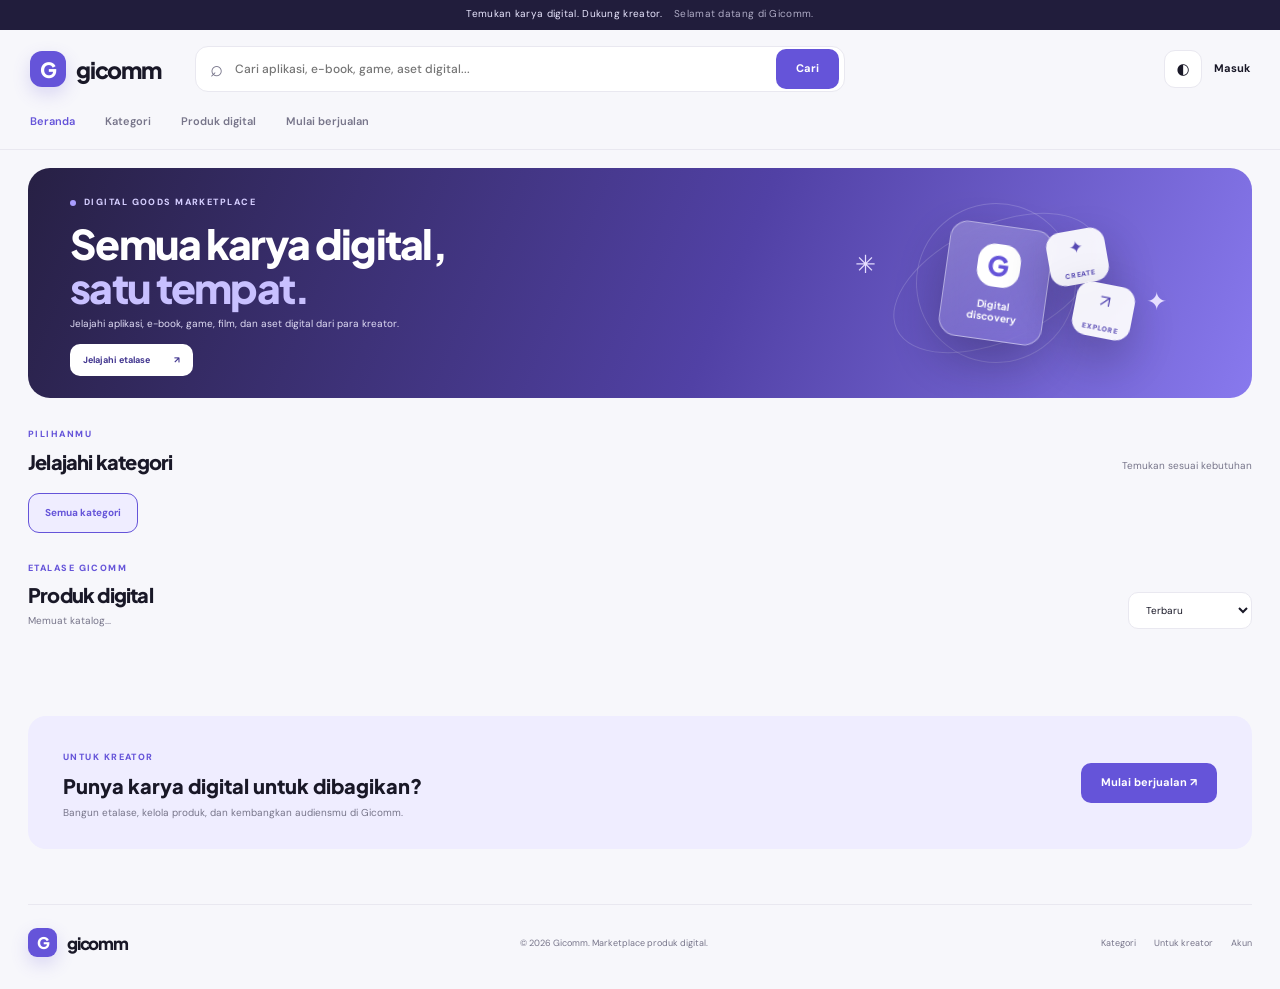
==== commit 60868652: "Merge pull request #6 from Zarr-Dev/feature/auth-marketplace-single-admin Harden Gicomm Auth and add" ====
--- a/index.html
+++ b/index.html
@@ -10,7 +10,6 @@
   <link rel="preconnect" href="https://fonts.gstatic.com" crossorigin>
   <link href="https://fonts.googleapis.com/css2?family=DM+Sans:wght@400;500;600;700;800&family=Plus+Jakarta+Sans:wght@600;700;800&display=swap" rel="stylesheet">
   <link href="css/style.css" rel="stylesheet">
-  <link href="css/gicomm-design-system.css" rel="stylesheet">
 </head>
 <body class="storefront">
   <div class="market-topline">Temukan karya digital. Dukung kreator. <span>Selamat datang di Gicomm.</span></div>
--- a/css/style.css
+++ b/css/style.css
@@ -1235,3 +1235,234 @@
 .market-section-heading h2{font-size:20px}
 .market-catalog{padding-top:0}
 @media(max-width:640px){.market-hero{padding:22px 21px;min-height:0}.market-hero-art{height:118px}.market-category-section{padding-block:23px 18px}}
+
+
+
+/* =========================================================
+   GICOMM AUTH — aligned with the marketplace design system
+   ========================================================= */
+body.auth {
+  min-height:100vh;
+  margin:0;
+  padding:0;
+  color:#19172a;
+  background:#f7f7fb;
+  font-family:"DM Sans",system-ui,sans-serif;
+}
+.auth-page {
+  width:min(1240px,100%);
+  min-height:100vh;
+  margin:0 auto;
+  padding:28px;
+  display:grid;
+  grid-template-columns:minmax(0,1fr) minmax(420px,.92fr);
+  gap:clamp(28px,5vw,76px);
+  align-items:center;
+}
+.auth-visual {
+  min-height:min(780px,calc(100vh - 56px));
+  position:relative;
+  overflow:hidden;
+  display:flex;
+  flex-direction:column;
+  justify-content:space-between;
+  padding:36px;
+  border-radius:28px;
+  color:#fff;
+  background:
+    radial-gradient(circle at 82% 20%,rgba(178,156,255,.30),transparent 27%),
+    radial-gradient(circle at 18% 80%,rgba(114,91,221,.35),transparent 30%),
+    linear-gradient(145deg,#17152f 0%,#272044 48%,#393064 100%);
+  isolation:isolate;
+}
+.auth-visual::before,.auth-visual::after {
+  content:"";
+  position:absolute;
+  z-index:-1;
+  border-radius:50%;
+  border:1px solid rgba(255,255,255,.10);
+}
+.auth-visual::before { width:560px;height:560px;right:-220px;top:10%; }
+.auth-visual::after { width:390px;height:390px;right:-130px;top:22%; }
+.auth-brand { color:#fff!important; }
+.auth-brand .market-brand-mark {
+  width:38px;height:38px;border:1px solid rgba(255,255,255,.42);
+  background:rgba(255,255,255,.12);color:#fff;border-radius:12px;
+}
+.auth-visual-copy { position:relative;z-index:2;max-width:520px;margin-top:52px; }
+.auth-visual-kicker {
+  display:inline-flex;align-items:center;gap:9px;
+  color:#c8c0ff;font-size:10px;font-weight:800;letter-spacing:.16em;
+}
+.auth-visual-kicker i { width:7px;height:7px;border-radius:50%;background:#9b87ff;box-shadow:0 0 16px #a99aff; }
+.auth-visual-copy h2 {
+  margin:22px 0 16px;
+  font:800 clamp(38px,5vw,65px)/1.08 "Plus Jakarta Sans",sans-serif;
+  letter-spacing:-.055em;
+}
+.auth-visual-copy h2 em { color:#b9aaff;font-style:normal; }
+.auth-visual-copy p { max-width:390px;color:#c4c0d8;font-size:14px;line-height:1.9;margin:0; }
+.auth-visual-art { position:relative;height:270px;margin:8px 0 26px; }
+.auth-art-orbit { position:absolute;border:1px solid rgba(206,196,255,.25);border-radius:50%;transform:rotate(-22deg); }
+.auth-art-orbit-a { width:480px;height:210px;left:4%;top:18px; }
+.auth-art-orbit-b { width:390px;height:160px;left:14%;top:45px; }
+.auth-art-card {
+  position:absolute;border:1px solid rgba(255,255,255,.25);
+  background:linear-gradient(145deg,rgba(255,255,255,.2),rgba(255,255,255,.07));
+  box-shadow:0 24px 55px rgba(8,6,25,.28);backdrop-filter:blur(14px);
+}
+.auth-art-card-main {
+  left:26%;top:22px;width:220px;height:185px;border-radius:24px;
+  padding:24px;display:flex;flex-direction:column;justify-content:space-between;
+  transform:rotate(-7deg);
+}
+.auth-art-card-main>span {
+  width:48px;height:48px;display:grid;place-items:center;border-radius:15px;
+  color:#241f42;background:linear-gradient(135deg,#fff,#d8d0ff);
+  font:800 25px "Plus Jakarta Sans",sans-serif;
+}
+.auth-art-card-main b { font:800 22px/1.05 "Plus Jakarta Sans",sans-serif;letter-spacing:-.04em; }
+.auth-art-card-main small { color:#d4ceee;font-size:8px;letter-spacing:.15em; }
+.auth-art-card-float {
+  width:104px;height:82px;border-radius:17px;display:flex;flex-direction:column;
+  justify-content:center;align-items:center;gap:6px;font-size:24px;
+}
+.auth-art-card-float small { font-size:8px;letter-spacing:.15em;color:#d4ceee; }
+.auth-art-card-one { left:7%;top:12px;transform:rotate(9deg); }
+.auth-art-card-two { right:8%;bottom:6px;transform:rotate(8deg); }
+.auth-visual-foot { display:flex;justify-content:space-between;gap:12px;color:#aaa4c9;font-size:9px;letter-spacing:.08em; }
+.auth-main { width:100%;max-width:520px;margin:0 auto;padding:34px 0; }
+.auth-card {
+  padding:0;
+  border:0;
+  border-radius:0;
+  background:transparent;
+  box-shadow:none;
+}
+.auth-card-top { display:flex;align-items:center;justify-content:space-between;gap:16px;margin-bottom:48px; }
+.auth-card-top>a { color:#77738e;font-size:11px;font-weight:700; }
+.auth-card-top>a:hover { color:#6752cf; }
+.auth-secure { display:inline-flex;align-items:center;gap:8px;color:#716b8b;font-size:10px;font-weight:700; }
+.auth-secure>span { width:20px;height:20px;display:grid;place-items:center;border-radius:50%;color:#4e3bb5;background:#ebe7ff;font-size:11px; }
+.auth-heading .eyebrow { margin:0 0 12px;color:#7865d5;font-size:10px;font-weight:800;letter-spacing:.17em; }
+.auth-heading h1 { margin:0;color:#1c1930;font:800 clamp(30px,3.5vw,42px)/1.15 "Plus Jakarta Sans",sans-serif;letter-spacing:-.05em; }
+.auth-heading>.muted { margin:12px 0 28px;color:#77748d;font-size:13px;line-height:1.7; }
+.auth-message {
+  margin:0 0 18px;padding:12px 14px;border:1px solid #e6e1ff;border-radius:12px;
+  color:#4d4383;background:#f0edff;font-size:12px;line-height:1.65;
+}
+.auth-message[data-kind="success"] { color:#206348;background:#eaf8f0;border-color:#ccebd9; }
+.auth-message[data-kind="error"] { color:#9c3547;background:#fff0f2;border-color:#f5d4db; }
+.auth-form { display:flex;flex-direction:column;gap:17px; }
+.auth-field { display:flex;flex-direction:column;gap:8px;color:#39354e;font-size:11px;font-weight:700; }
+.auth-field input {
+  width:100%;height:49px;padding:0 14px;border:1px solid #e2e0eb;border-radius:11px;
+  outline:none;background:#fff;color:#252238;font:500 13px "DM Sans",sans-serif;
+  transition:border-color .18s,box-shadow .18s;
+}
+.auth-field input::placeholder { color:#aaa7b8; }
+.auth-field input:focus { border-color:#8b7be3;box-shadow:0 0 0 3px rgba(128,108,220,.12); }
+.auth-password-control { position:relative; }
+.auth-password-control input { padding-right:76px; }
+.auth-password-toggle {
+  position:absolute;right:8px;top:7px;height:35px;padding:0 11px;border:0;border-radius:8px;
+  color:#7465c3;background:#f2f0ff;font-size:10px;font-weight:800;
+}
+.auth-password-toggle:hover { background:#e8e3ff; }
+.auth-field-hint { color:#9692a7;font-size:10px;font-weight:500; }
+.auth-row { display:flex;justify-content:space-between;align-items:center;gap:12px;margin-top:-2px; }
+.auth-row a { color:#6754c8;font-size:10px;font-weight:800; }
+.auth-session-note { color:#9a96a9;font-size:10px; }
+.auth-submit {
+  width:100%;height:51px;display:flex;align-items:center;justify-content:center;gap:12px;
+  border:0;border-radius:11px;color:#fff;background:linear-gradient(120deg,#4e3da9,#7966dc);
+  box-shadow:0 12px 22px rgba(91,73,183,.18);font:800 12px "DM Sans",sans-serif;
+  transition:transform .18s,box-shadow .18s,opacity .18s;
+}
+.auth-submit:hover { transform:translateY(-1px);box-shadow:0 15px 26px rgba(91,73,183,.24); }
+.auth-submit:disabled { cursor:wait;opacity:.65;transform:none; }
+.auth-submit span { font-size:16px; }
+.auth-divider { display:flex;align-items:center;gap:12px;margin:24px 0 14px; }
+.auth-divider span { flex:1;height:1px;background:#e7e5ef; }
+.auth-divider small { color:#a29eb0;font-size:8px;font-weight:800;letter-spacing:.17em; }
+.auth-note { margin:0;color:#9692a7;font-size:10px;line-height:1.8; }
+.auth-bottom { margin:25px 0 0;text-align:center;color:#77738b;font-size:11px; }
+.auth-bottom a { color:#6652c9;font-weight:800; }
+.auth-footer { display:flex;justify-content:space-between;gap:14px;margin-top:42px;color:#aaa6b7;font-size:9px; }
+body.dark.auth { background:#11101a;color:#f5f3ff; }
+body.dark .auth-heading h1 { color:#f5f3ff; }
+body.dark .auth-heading>.muted,body.dark .auth-session-note,body.dark .auth-bottom { color:#a9a5bd; }
+body.dark .auth-field { color:#d7d2e9; }
+body.dark .auth-field input { color:#f4f2ff;background:#1c1a29;border-color:#39364d; }
+body.dark .auth-card-top>a,body.dark .auth-secure { color:#b7b0d0; }
+body.dark .auth-divider span { background:#39364d; }
+body.dark .auth-note,body.dark .auth-footer { color:#918ba9; }
+@media (max-width:900px) {
+  .auth-page { grid-template-columns:1fr;max-width:620px;padding:22px; }
+  .auth-visual { min-height:330px;padding:24px;border-radius:22px; }
+  .auth-visual-copy { margin-top:42px; }
+  .auth-visual-copy h2 { font-size:38px;margin:14px 0 10px; }
+  .auth-visual-copy p { max-width:450px;font-size:12px; }
+  .auth-visual-art { display:none; }
+  .auth-visual-foot { margin-top:34px; }
+  .auth-main { max-width:560px;padding:10px 0 28px; }
+  .auth-card-top { margin-bottom:32px; }
+}
+@media (max-width:520px) {
+  .auth-page { padding:12px;gap:28px; }
+  .auth-visual { min-height:275px;padding:20px;border-radius:18px; }
+  .auth-visual-copy h2 { font-size:32px; }
+  .auth-visual-copy p { font-size:11px; }
+  .auth-visual-foot { font-size:8px; }
+  .auth-card-top { margin-bottom:28px; }
+  .auth-heading h1 { font-size:32px; }
+  .auth-footer { flex-direction:column;gap:4px; }
+  .auth-row { align-items:flex-start; }
+  .auth-session-note { max-width:52%;line-height:1.5; }
+}
+
+
+
+/* Gicomm full product-detail page */
+.product-detail-page { min-height:100vh;display:flex;flex-direction:column; }
+.product-detail-page .market-header { width:100%;max-width:none;padding:0 max(24px,calc((100vw - 1180px)/2)); }
+.product-header-links { display:flex;align-items:center;gap:24px;color:var(--market-muted);font-size:11px;font-weight:700; }
+.product-header-links a:hover { color:var(--market-purple); }
+.product-detail-wrap { width:min(1180px,calc(100% - 48px));margin:0 auto;flex:1;padding:22px 0 70px; }
+.product-breadcrumb { display:flex;align-items:center;gap:10px;color:var(--market-muted);font-size:10px;margin:6px 0 30px; }
+.product-breadcrumb a { color:var(--market-purple);font-weight:700; }
+.product-state { padding:44px 20px;text-align:center;color:var(--market-muted);background:var(--market-card);border:1px solid var(--market-line);border-radius:18px;font-size:13px; }
+.product-detail-layout { display:grid;grid-template-columns:minmax(0,1.02fr) minmax(0,.98fr);gap:clamp(28px,5vw,70px);align-items:start; }
+.product-detail-visual { min-width:0; }
+.product-detail-cover { min-height:390px;display:grid;place-items:center;overflow:hidden;border:1px solid var(--market-line);border-radius:22px;background:linear-gradient(135deg,var(--market-soft),#e7e3ff);color:var(--market-purple);font:800 82px "Plus Jakarta Sans",sans-serif; }
+.product-detail-cover img { width:100%;height:100%;min-height:390px;object-fit:cover; }
+.product-safe-note { display:flex;align-items:center;gap:9px;margin-top:14px;color:var(--market-muted);font-size:10px; }
+.product-safe-note span { width:19px;height:19px;display:grid;place-items:center;border-radius:50%;background:#e8f7ef;color:#24744d;font-weight:800; }
+.product-detail-info { padding:12px 0; }
+.product-detail-tags { display:flex;flex-wrap:wrap;gap:8px; }
+.product-detail-tags span { padding:6px 9px;border-radius:7px;color:var(--market-purple);background:var(--market-soft);font-size:9px;font-weight:800; }
+.product-detail-info h1 { margin:20px 0 7px;color:var(--market-text);font:800 clamp(28px,4vw,42px)/1.16 "Plus Jakarta Sans",sans-serif;letter-spacing:-.045em; }
+.product-detail-seller { margin:0;color:var(--market-muted);font-size:11px; }
+.product-detail-description { margin:25px 0;color:var(--market-muted);font-size:13px;line-height:1.9;white-space:pre-wrap; }
+.product-detail-purchase { padding:20px;border:1px solid var(--market-line);border-radius:17px;background:var(--market-card); }
+.product-detail-purchase>div { display:flex;flex-direction:column;gap:4px;margin-bottom:18px; }
+.product-detail-purchase small { color:var(--market-muted);font-size:10px; }
+.product-detail-purchase strong { color:var(--market-text);font:800 24px "Plus Jakarta Sans",sans-serif; }
+.product-save-button,.product-buy-button { width:100%;min-height:44px;border-radius:10px;font:800 11px "DM Sans",sans-serif; }
+.product-save-button { border:1px solid var(--market-line);color:var(--market-text);background:var(--market-card); }
+.product-save-button:hover { border-color:#9a8de6;color:var(--market-purple); }
+.product-buy-button { margin-top:9px;border:0;color:#fff;background:#aaa5bd;cursor:not-allowed; }
+.product-checkout-note { margin:12px 0 0;color:var(--market-muted);font-size:9px;line-height:1.7; }
+.product-back-link { display:inline-block;margin-top:22px;color:var(--market-purple);font-size:10px;font-weight:800; }
+body.dark .product-detail-cover { background:linear-gradient(135deg,#2c2843,#252239); }
+body.dark .product-detail-purchase { background:#1d1a2b; }
+body.dark .product-state { background:#1d1a2b; }
+@media(max-width:800px) {
+  .product-detail-layout { grid-template-columns:1fr;gap:25px; }
+  .product-detail-cover,.product-detail-cover img { min-height:280px; }
+}
+@media(max-width:520px) {
+  .product-detail-wrap { width:calc(100% - 28px); }
+  .product-header-links { gap:13px;font-size:10px; }
+  .product-detail-cover,.product-detail-cover img { min-height:230px; }
+}
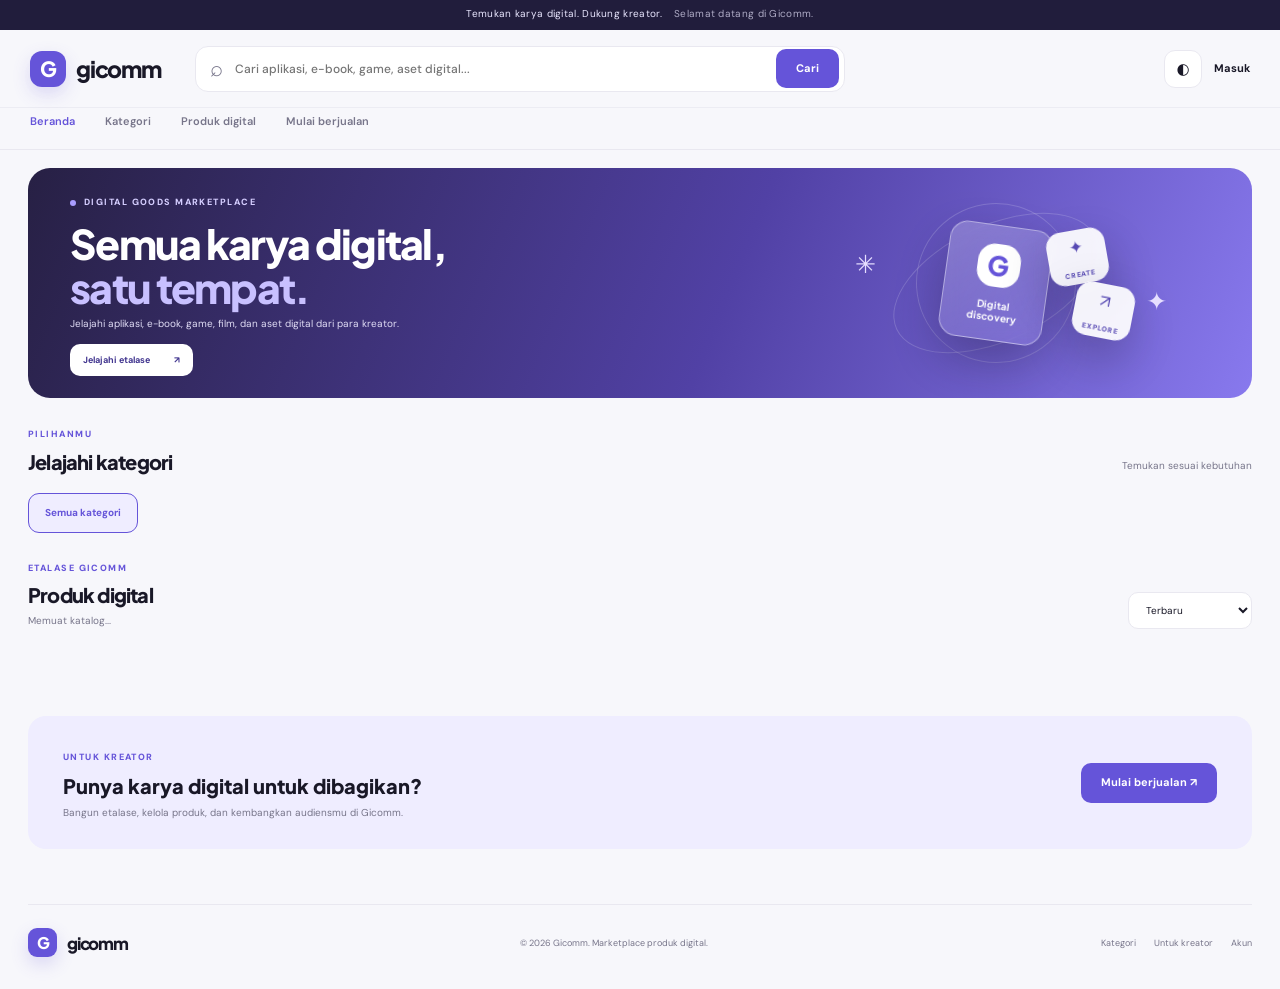
==== commit f9a53323: "Add accessible mobile navigation and reveal targets to storefront" ====
--- a/index.html
+++ b/index.html
@@ -15,6 +15,7 @@
   <div class="market-topline">Temukan karya digital. Dukung kreator. <span>Selamat datang di Gicomm.</span></div>
   <header class="market-header">
     <a class="market-brand" href="index.html" aria-label="Gicomm beranda"><span class="market-brand-mark">G</span><span>gicomm</span></a>
+    <button class="market-menu-toggle" id="marketMenuToggle" type="button" aria-controls="marketNavigation" aria-expanded="false" aria-label="Buka navigasi"><span></span><span></span></button>
     <label class="market-search" for="search"><span aria-hidden="true">⌕</span><input id="search" type="search" placeholder="Cari aplikasi, e-book, game, aset digital..." autocomplete="off"><button id="searchBtn" type="button">Cari</button></label>
     <div class="market-actions">
       <button class="market-icon-button theme-toggle" data-theme-toggle="true" type="button" aria-label="Ganti tema">◐</button>
@@ -23,20 +24,20 @@
       <a class="market-admin-link" id="adminLink" href="admin.html" hidden>Admin</a>
     </div>
   </header>
-  <nav class="market-nav" aria-label="Navigasi utama"><a class="active" href="#catalog">Beranda</a><a href="#categories">Kategori</a><a href="#catalog">Produk digital</a><a href="#creator">Mulai berjualan</a></nav>
+  <nav class="market-nav" id="marketNavigation" aria-label="Navigasi utama"><a class="active" href="#catalog">Beranda</a><a href="#categories">Kategori</a><a href="#catalog">Produk digital</a><a href="#creator">Mulai berjualan</a></nav>
   <main>
-    <section class="market-hero">
-      <div class="market-hero-copy"><span class="market-kicker"><i></i> DIGITAL GOODS MARKETPLACE</span><h1>Semua karya digital,<br><em>satu tempat.</em></h1><p>Jelajahi aplikasi, e-book, game, film, dan aset digital dari para kreator.</p><a href="#catalog" class="market-hero-cta">Jelajahi etalase <span>↗</span></a></div>
+    <section class="market-hero" data-reveal>
+      <div class="market-hero-copy" data-reveal><span class="market-kicker"><i></i> DIGITAL GOODS MARKETPLACE</span><h1>Semua karya digital,<br><em>satu tempat.</em></h1><p>Jelajahi aplikasi, e-book, game, film, dan aset digital dari para kreator.</p><a href="#catalog" class="market-hero-cta">Jelajahi etalase <span>↗</span></a></div>
       <div class="market-hero-art" aria-hidden="true"><div class="hero-orbit orbit-one"></div><div class="hero-orbit orbit-two"></div><div class="hero-tile tile-main"><span>G</span><b>Digital<br>discovery</b></div><div class="hero-tile tile-small tile-top">✦<small>CREATE</small></div><div class="hero-tile tile-small tile-bottom">↗<small>EXPLORE</small></div><div class="hero-spark spark-one">✳</div><div class="hero-spark spark-two">✦</div></div>
     </section>
-    <section class="market-category-section" id="categories"><div class="market-section-heading"><div><span class="market-kicker">PILIHANMU</span><h2>Jelajahi kategori</h2></div><span class="market-heading-note">Temukan sesuai kebutuhan</span></div><div class="market-category-list" id="categoryList"><button class="category-pill active" data-category="all">Semua kategori</button></div></section>
-    <section class="market-catalog" id="catalog">
+    <section class="market-category-section" id="categories" data-reveal><div class="market-section-heading"><div><span class="market-kicker">PILIHANMU</span><h2>Jelajahi kategori</h2></div><span class="market-heading-note">Temukan sesuai kebutuhan</span></div><div class="market-category-list" id="categoryList"><button class="category-pill active" data-category="all">Semua kategori</button></div></section>
+    <section class="market-catalog" id="catalog" data-reveal>
       <div class="market-section-heading catalog-heading"><div><span class="market-kicker">ETALASE GICOMM</span><h2>Produk digital</h2><p id="resultText">Memuat katalog...</p></div><div class="catalog-controls"><label class="sr-only" for="sort">Urutkan produk</label><select id="sort"><option value="newest">Terbaru</option><option value="title">Nama A–Z</option><option value="price-low">Harga terendah</option><option value="price-high">Harga tertinggi</option></select></div></div>
       <div class="market-product-grid" id="productGrid" aria-live="polite"></div>
       <div class="market-empty" id="emptyState" hidden><div class="empty-illustration" aria-hidden="true"><span>G</span><i>✦</i></div><span class="market-kicker">ETALASE BARU</span><h3>Ruang untuk karya digital berikutnya.</h3><p>Belum ada produk yang dipublikasikan. Produk yang lolos kurasi akan muncul di sini.</p><a href="login.html?mode=creator">Ingin menjadi kreator? Mulai di sini <span>↗</span></a></div>
       <div class="market-empty market-search-empty" id="searchEmpty" hidden><h3>Belum ada hasil yang cocok.</h3><p>Coba kata kunci atau kategori lain.</p><button id="clearSearch" type="button">Hapus pencarian</button></div>
     </section>
-    <section class="market-creator" id="creator"><div><span class="market-kicker">UNTUK KREATOR</span><h2>Punya karya digital untuk dibagikan?</h2><p>Bangun etalase, kelola produk, dan kembangkan audiensmu di Gicomm.</p></div><a href="login.html?mode=creator">Mulai berjualan <span>↗</span></a></section>
+    <section class="market-creator" id="creator" data-reveal><div><span class="market-kicker">UNTUK KREATOR</span><h2>Punya karya digital untuk dibagikan?</h2><p>Bangun etalase, kelola produk, dan kembangkan audiensmu di Gicomm.</p></div><a href="login.html?mode=creator">Mulai berjualan <span>↗</span></a></section>
   </main>
   <footer class="market-footer"><a class="market-brand" href="index.html"><span class="market-brand-mark">G</span><span>gicomm</span></a><span>© 2026 Gicomm. Marketplace produk digital.</span><div><a href="#categories">Kategori</a><a href="#creator">Untuk kreator</a><a href="login.html">Akun</a></div></footer>
   <div class="market-toast" id="toast" role="status" aria-live="polite"></div>
--- a/css/style.css
+++ b/css/style.css
@@ -1466,3 +1466,341 @@
   .product-header-links { gap:13px;font-size:10px; }
   .product-detail-cover,.product-detail-cover img { min-height:230px; }
 }
+
+
+/* =========================================================
+   GICOMM EXPERIENCE LAYER
+   Lightweight transitions, responsive layouts and accessibility
+   ========================================================= */
+:root {
+  color-scheme: light;
+  scroll-padding-top: 86px;
+  -webkit-text-size-adjust: 100%;
+}
+html { scroll-behavior:smooth; }
+body { text-rendering:optimizeLegibility; }
+button,a,input,select,textarea { -webkit-tap-highlight-color:transparent; }
+button { touch-action:manipulation; }
+:where(a,button,input,select,textarea,[tabindex]):focus-visible {
+  outline:3px solid color-mix(in srgb,#8375e8 70%,transparent);
+  outline-offset:3px;
+}
+button:disabled { cursor:not-allowed;opacity:.62; }
+.market-header {
+  position:sticky;
+  top:0;
+  z-index:35;
+  background:color-mix(in srgb,var(--market-bg) 92%,transparent);
+  border-bottom:1px solid color-mix(in srgb,var(--market-line) 75%,transparent);
+  backdrop-filter:saturate(150%) blur(12px);
+}
+.market-menu-toggle {
+  display:none;
+  width:40px;
+  height:40px;
+  border:1px solid var(--market-line);
+  border-radius:11px;
+  background:var(--market-card);
+  color:var(--market-text);
+  place-items:center;
+  gap:4px;
+}
+.market-menu-toggle span {
+  display:block;
+  width:15px;
+  height:1.5px;
+  border-radius:2px;
+  background:currentColor;
+  transition:transform .18s ease,opacity .18s ease;
+}
+.market-menu-open .market-menu-toggle span:first-child { transform:translateY(2.8px) rotate(45deg); }
+.market-menu-open .market-menu-toggle span:last-child { transform:translateY(-2.8px) rotate(-45deg); }
+.market-search:focus-within {
+  border-color:color-mix(in srgb,var(--market-purple) 62%,var(--market-line));
+  box-shadow:0 0 0 3px color-mix(in srgb,var(--market-purple) 11%,transparent);
+}
+.market-search button,.market-hero-cta,.market-creator>a,.auth-submit,.admin-primary {
+  transition:transform .16s ease,background-color .16s ease,box-shadow .16s ease,filter .16s ease;
+}
+.market-search button:hover,.market-hero-cta:hover,.market-creator>a:hover,.auth-submit:hover,.admin-primary:hover {
+  transform:translateY(-1px);
+  filter:brightness(1.035);
+}
+.market-icon-button,.category-pill,.market-product-actions button,.dash-nav button,.admin-nav-item,
+.admin-table td button,.admin-quick-actions button,.product-save-button,.product-buy-button {
+  transition:color .16s ease,background-color .16s ease,border-color .16s ease,transform .16s ease,box-shadow .16s ease;
+}
+.category-pill:active,.market-product-actions button:active,.admin-nav-item:active,
+.admin-table td button:active,.admin-quick-actions button:active {
+  transform:scale(.98);
+}
+.market-product-card {
+  box-shadow:0 2px 8px rgba(35,29,75,.025);
+  will-change:transform;
+}
+.market-product-card:hover {
+  transform:translateY(-4px);
+  box-shadow:0 15px 32px rgba(35,29,75,.09);
+}
+.market-product-cover img { transition:transform .35s cubic-bezier(.2,.7,.2,1); }
+.market-product-card:hover .market-product-cover img { transform:scale(1.035); }
+.market-hero-art .tile-main { animation:gicomm-float 7s ease-in-out infinite; }
+.market-hero-art .tile-top { animation:gicomm-float 8.5s ease-in-out -2s infinite; }
+.market-hero-art .tile-bottom { animation:gicomm-float 9s ease-in-out -4s infinite; }
+@keyframes gicomm-float {
+  0%,100% { translate:0 0; }
+  50% { translate:0 -5px; }
+}
+@keyframes gicomm-card-in {
+  from { opacity:0;transform:translateY(7px); }
+  to { opacity:1;transform:translateY(0); }
+}
+.market-product-card { animation:gicomm-card-in .28s ease both; }
+.market-product-card:nth-child(2) { animation-delay:25ms; }
+.market-product-card:nth-child(3) { animation-delay:50ms; }
+.market-product-card:nth-child(4) { animation-delay:75ms; }
+.market-product-card:nth-child(5) { animation-delay:100ms; }
+.market-product-card:nth-child(6) { animation-delay:125ms; }
+.category-pill { min-height:40px; }
+.market-empty,.market-modal,.product-detail-purchase,.admin-card,.admin-stat-grid article,.panel {
+  box-shadow:0 6px 24px rgba(35,29,75,.035);
+}
+.market-modal-wrap:not([hidden]) .market-modal {
+  animation:gicomm-modal-in .2s ease-out both;
+}
+@keyframes gicomm-modal-in {
+  from { opacity:0;transform:translateY(8px) scale(.99); }
+  to { opacity:1;transform:translateY(0) scale(1); }
+}
+.market-modal-close:hover { color:var(--market-text);background:var(--market-soft);border-radius:8px; }
+.market-toast { bottom:max(20px,env(safe-area-inset-bottom)); }
+.product-detail-purchase { position:sticky;top:102px; }
+.product-detail-cover { box-shadow:0 16px 45px rgba(35,29,75,.07); }
+.product-save-button:hover { transform:translateY(-1px); }
+.admin-panel.active { animation:gicomm-panel-in .2s ease-out both; }
+@keyframes gicomm-panel-in {
+  from { opacity:.65;transform:translateY(4px); }
+  to { opacity:1;transform:translateY(0); }
+}
+.admin-nav-item:hover,.admin-quick-actions button:hover,.admin-table td button:hover {
+  transform:translateX(2px);
+}
+.admin-table-wrap { overscroll-behavior-inline:contain; }
+.admin-table { font-variant-numeric:tabular-nums; }
+.admin-topbar { backdrop-filter:blur(12px); }
+.admin-stat-grid article,.admin-card,.panel,.stats>div {
+  transition:border-color .18s ease,box-shadow .18s ease,transform .18s ease;
+}
+.admin-stat-grid article:hover,.stats>div:hover {
+  transform:translateY(-2px);
+  border-color:color-mix(in srgb,var(--admin-purple,#6554d9) 24%,var(--admin-line,var(--line)));
+  box-shadow:0 12px 28px rgba(35,29,75,.065);
+}
+.dash-nav button { min-height:42px; }
+.dash-nav button:hover { transform:translateX(2px); }
+.auth-visual-art { perspective:700px; }
+.auth-art-card-main,.auth-art-card-one,.auth-art-card-two { transition:transform .3s ease,box-shadow .3s ease; }
+.auth-visual-art:hover .auth-art-card-main { transform:rotate(-5deg) translateY(-3px); }
+.auth-field input,.admin-form input,.admin-form select,.admin-form textarea,
+.admin-inline-form input,.admin-inline-form select,.admin-table input,.admin-table select {
+  transition:border-color .16s ease,box-shadow .16s ease;
+}
+.auth-field input:focus,.admin-form input:focus,.admin-form select:focus,
+.admin-form textarea:focus,.admin-inline-form input:focus,.admin-inline-form select:focus,
+.admin-table input:focus,.admin-table select:focus {
+  box-shadow:0 0 0 3px rgba(111,94,216,.11);
+}
+
+/* Small laptops and tablets */
+@media (max-width:1080px) {
+  .market-header { gap:20px;padding-inline:24px; }
+  .market-hero,.market-category-section,.market-catalog,.market-creator,.market-footer {
+    width:calc(100% - 48px);
+  }
+  .market-hero { padding-inline:34px; }
+  .market-product-grid { grid-template-columns:repeat(3,minmax(0,1fr)); }
+  .product-detail-wrap { width:calc(100% - 48px); }
+  .admin-layout { grid-template-columns:205px minmax(0,1fr); }
+  .admin-sidebar { padding-inline:11px; }
+  .admin-nav-item { font-size:10px;padding:11px 9px; }
+  .dash-page { padding-top:48px; }
+}
+@media (max-width:760px) {
+  :root { scroll-padding-top:72px; }
+  .market-topline { height:auto;min-height:28px;font-size:9px; }
+  .market-topline span { display:none; }
+  .market-header {
+    display:grid;
+    grid-template-columns:minmax(0,1fr) 40px minmax(0,auto);
+    gap:10px;
+    min-height:0;
+    padding:12px 17px;
+  }
+  .market-brand { grid-column:1;grid-row:1;font-size:20px; }
+  .market-menu-toggle { display:grid;grid-column:2;grid-row:1; }
+  .market-actions { grid-column:3;grid-row:1;gap:8px; }
+  .market-search { grid-column:1/-1;grid-row:2;order:initial;width:100%;max-width:none;height:44px; }
+  .market-search input { font-size:16px; }
+  .market-search button { padding:10px 14px; }
+  .market-nav {
+    display:flex;
+    flex-direction:column;
+    gap:0;
+    padding:0 18px;
+    max-width:none;
+    max-height:0;
+    overflow:hidden;
+    opacity:0;
+    visibility:hidden;
+    border-bottom:0;
+    transition:max-height .22s ease,opacity .16s ease,padding .22s ease,visibility .22s;
+  }
+  .market-menu-open .market-nav {
+    max-height:260px;
+    padding:7px 18px 13px;
+    opacity:1;
+    visibility:visible;
+    border-bottom:1px solid var(--market-line);
+  }
+  .market-nav a { padding:11px 3px;border-bottom:1px solid var(--market-line);font-size:12px; }
+  .market-nav a:last-child { border-bottom:0; }
+  .market-hero {
+    width:calc(100% - 30px);
+    margin:15px auto 0;
+    padding:25px 23px;
+    min-height:0;
+    grid-template-columns:minmax(0,1fr) minmax(120px,.65fr);
+    gap:10px;
+  }
+  .market-hero h1 { font-size:clamp(29px,6vw,40px);letter-spacing:-1.5px; }
+  .market-hero-art { height:128px; }
+  .market-category-section,.market-catalog { width:calc(100% - 30px);margin-inline:auto;padding-block:28px; }
+  .market-section-heading h2 { font-size:20px; }
+  .market-product-grid { grid-template-columns:repeat(2,minmax(0,1fr));gap:12px; }
+  .market-product-cover { height:clamp(110px,24vw,160px); }
+  .market-product-info { padding:12px; }
+  .market-product-info h3 { font-size:12px; }
+  .market-product-info p { font-size:10px;height:34px; }
+  .market-product-actions button { min-height:34px; }
+  .market-creator { width:calc(100% - 30px);margin:0 auto 34px; }
+  .market-footer { width:calc(100% - 34px);margin-inline:auto; }
+  .product-detail-page .market-header { display:flex;justify-content:space-between; }
+  .product-detail-wrap { width:calc(100% - 34px);padding-bottom:44px; }
+  .product-detail-layout { gap:23px; }
+  .product-detail-cover,.product-detail-cover img { min-height:300px; }
+  .product-detail-purchase { position:static; }
+  .admin-layout { display:block; }
+  .admin-sidebar {
+    position:sticky;top:68px;z-index:15;
+    height:auto;max-height:none;padding:8px 10px;
+    display:flex;flex-direction:row;gap:6px;
+    overflow-x:auto;overflow-y:hidden;
+    border-right:0;border-bottom:1px solid var(--admin-line);
+    scrollbar-width:thin;
+    background:var(--admin-card);
+  }
+  .admin-side-label,.admin-sidebar-bottom { display:none; }
+  .admin-nav-item { white-space:nowrap;flex:0 0 auto;min-height:40px; }
+  .admin-main { padding:26px 18px 46px; }
+  .admin-table-wrap { border:1px solid var(--admin-line);border-radius:10px; }
+  .admin-table { min-width:650px; }
+  .dash-page { padding:36px 18px 55px; }
+  .dash-title { align-items:flex-start;gap:18px;margin-bottom:24px; }
+  .dash-title h1 { font-size:clamp(30px,5.5vw,42px); }
+  .dash-layout { grid-template-columns:1fr;gap:18px; }
+  .dash-nav {
+    position:sticky;top:68px;z-index:12;
+    display:flex;flex-direction:row;gap:7px;
+    overflow-x:auto;overflow-y:hidden;
+    padding:8px;margin-inline:-5px;
+    border:1px solid var(--line);border-radius:14px;
+    background:var(--surface-solid);
+    scrollbar-width:thin;
+  }
+  .dash-nav button { flex:0 0 auto;text-align:center;white-space:nowrap;padding:10px 12px; }
+  .dash-nav button:last-child { margin:0 0 0 auto; }
+  .dash-cols { grid-template-columns:1fr;gap:14px; }
+  .stats { grid-template-columns:repeat(2,minmax(0,1fr)); }
+  .panel { padding:20px; }
+  .auth-page { width:100%; }
+}
+@media (max-width:520px) {
+  body.storefront .market-header { padding:10px 13px; }
+  .market-brand { gap:8px;font-size:19px; }
+  .market-brand-mark { width:33px;height:33px; }
+  .market-actions { gap:6px; }
+  .market-icon-button { width:36px;height:36px; }
+  .market-login,.market-account,.market-admin-link { font-size:10px; }
+  .market-search { height:42px; }
+  .market-search input { min-width:0;font-size:16px; }
+  .market-hero { grid-template-columns:1fr;padding:23px 20px; }
+  .market-hero-copy { max-width:100%; }
+  .market-hero-art { height:116px;margin-top:4px; }
+  .market-product-grid { gap:9px; }
+  .market-product-cover { height:116px; }
+  .market-product-info { padding:9px; }
+  .market-product-info h3 { font-size:10px; }
+  .market-product-info p { font-size:9px;line-height:1.5;height:29px; }
+  .market-product-tags span { font-size:7px; }
+  .market-product-bottom { align-items:flex-start;flex-direction:column; }
+  .market-product-actions { width:100%; }
+  .market-product-actions button { flex:1; }
+  .market-empty { min-height:260px;padding:25px 18px; }
+  .market-creator { padding:21px; }
+  .market-creator h2 { font-size:18px; }
+  .market-footer { align-items:flex-start; }
+  .market-footer>div { flex-wrap:wrap;gap:12px; }
+  .market-modal-wrap { padding:10px; }
+  .market-modal { padding:17px;gap:12px;max-height:calc(100dvh - 20px); }
+  .market-modal-image { min-height:145px; }
+  .market-modal-content h2 { font-size:20px; }
+  .product-header-links { gap:10px;font-size:10px; }
+  .product-detail-cover,.product-detail-cover img { min-height:230px; }
+  .product-detail-info h1 { font-size:29px; }
+  .product-detail-purchase { padding:16px; }
+  .admin-topbar { padding:0 12px; }
+  .admin-topbar .market-brand { font-size:18px; }
+  .admin-topbar-user>span { display:none; }
+  .admin-main { padding:22px 12px 40px; }
+  .admin-page-heading { align-items:flex-start; }
+  .admin-page-heading h1 { font-size:23px; }
+  .admin-role-pill { white-space:nowrap;font-size:7px; }
+  .admin-stat-grid { gap:8px; }
+  .admin-stat-grid article { padding:12px; }
+  .admin-stat-grid strong { font-size:22px; }
+  .admin-card { padding:15px; }
+  .admin-table { min-width:610px; }
+  .dash-page { padding:29px 13px 42px; }
+  .dash-title h1 { font-size:31px; }
+  .dash-title .primary { align-self:stretch;text-align:center; }
+  .dash-nav { top:64px; }
+  .dash-nav button { font-size:9px;padding:9px 10px; }
+  .stats { gap:8px; }
+  .stats>div { padding:12px; }
+  .stats strong { font-size:21px; }
+  .panel { padding:15px; }
+  .activities>div { grid-template-columns:8px minmax(0,1fr); }
+  .activities time { grid-column:2; }
+  .activities span { display:block;margin:3px 0 0; }
+  .auth-page { padding:12px; }
+}
+@media (hover:none) {
+  .market-product-card:hover,.admin-stat-grid article:hover,.stats>div:hover { transform:none; }
+  .market-product-card:active { transform:scale(.99); }
+}
+@media (prefers-reduced-motion:reduce) {
+  html { scroll-behavior:auto; }
+  *,*::before,*::after {
+    scroll-behavior:auto!important;
+    animation-duration:.01ms!important;
+    animation-iteration-count:1!important;
+    transition-duration:.01ms!important;
+  }
+  .motion-ready [data-reveal] { opacity:1!important;transform:none!important; }
+}
+.motion-ready [data-reveal] {
+  opacity:0;
+  transform:translate3d(0,10px,0);
+  transition:opacity .28s ease,transform .28s cubic-bezier(.2,.7,.2,1);
+}
+.motion-ready [data-reveal].is-visible { opacity:1;transform:translate3d(0,0,0); }
